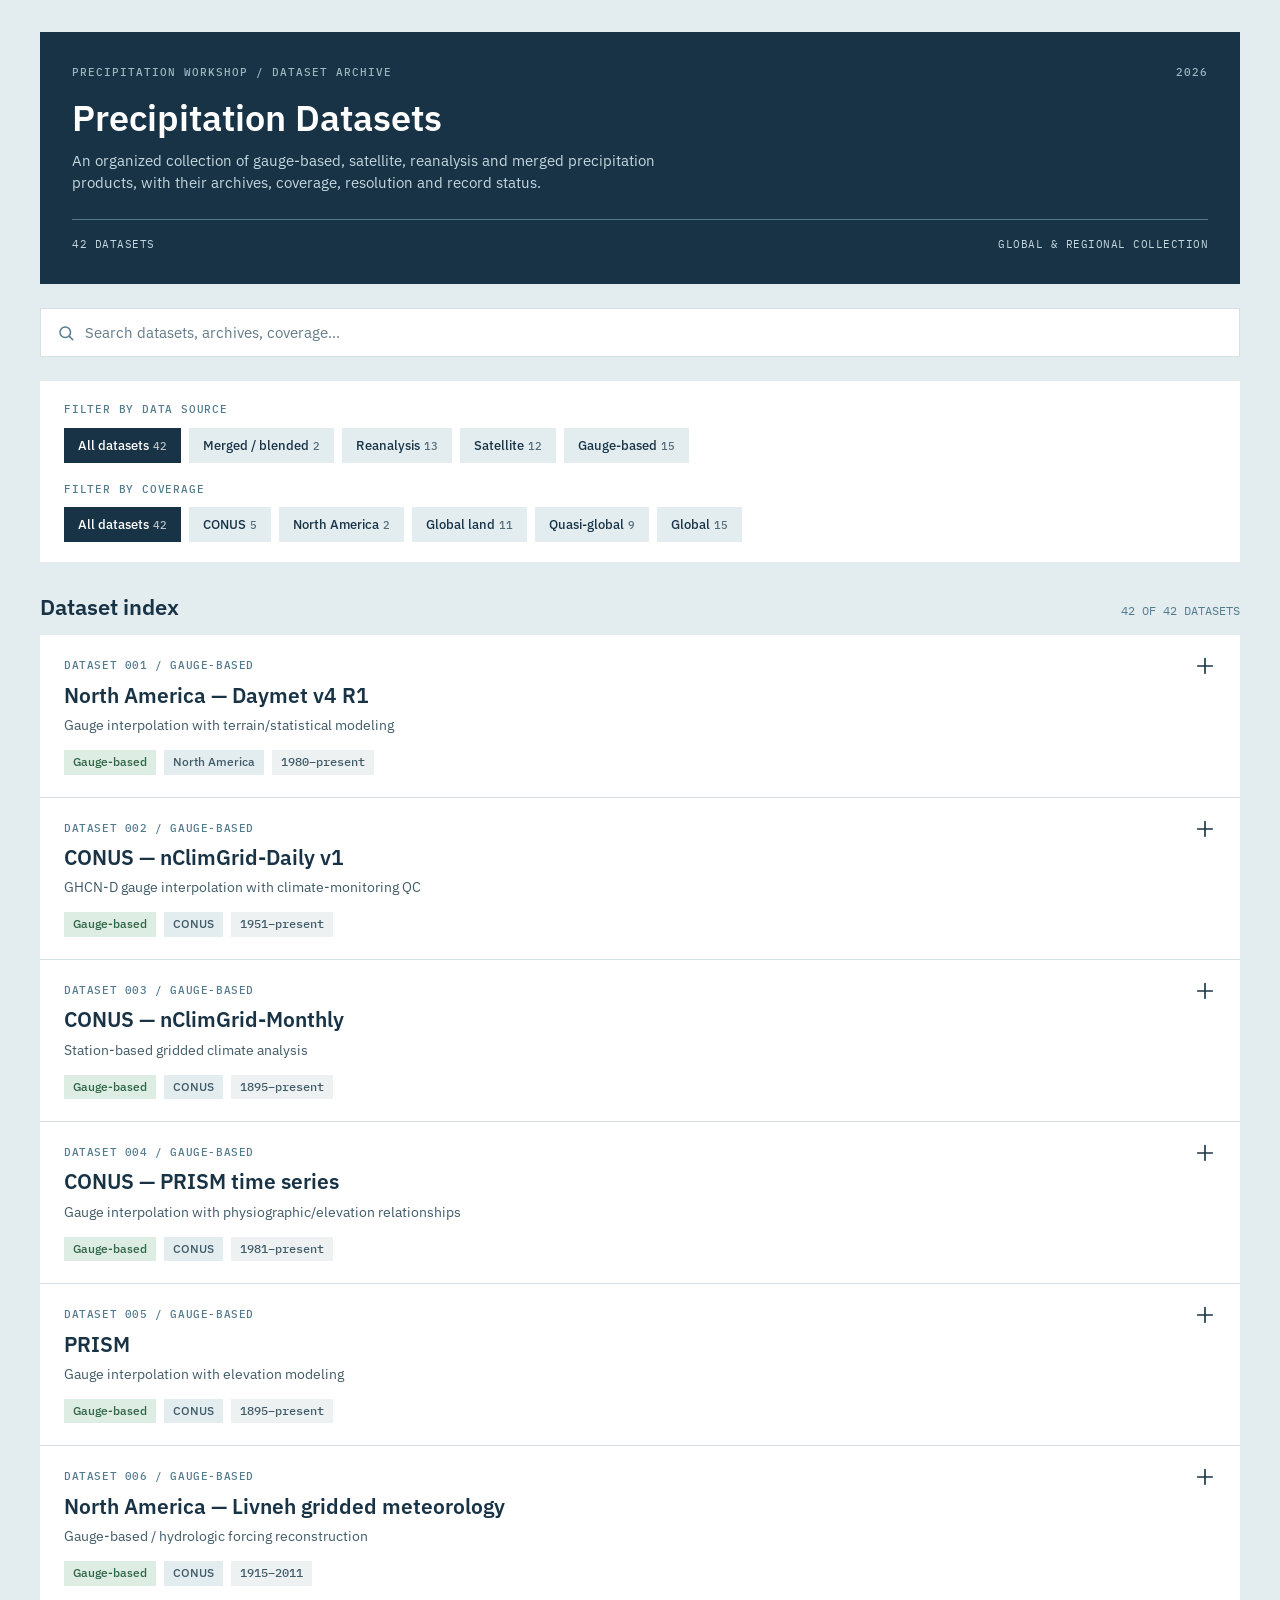
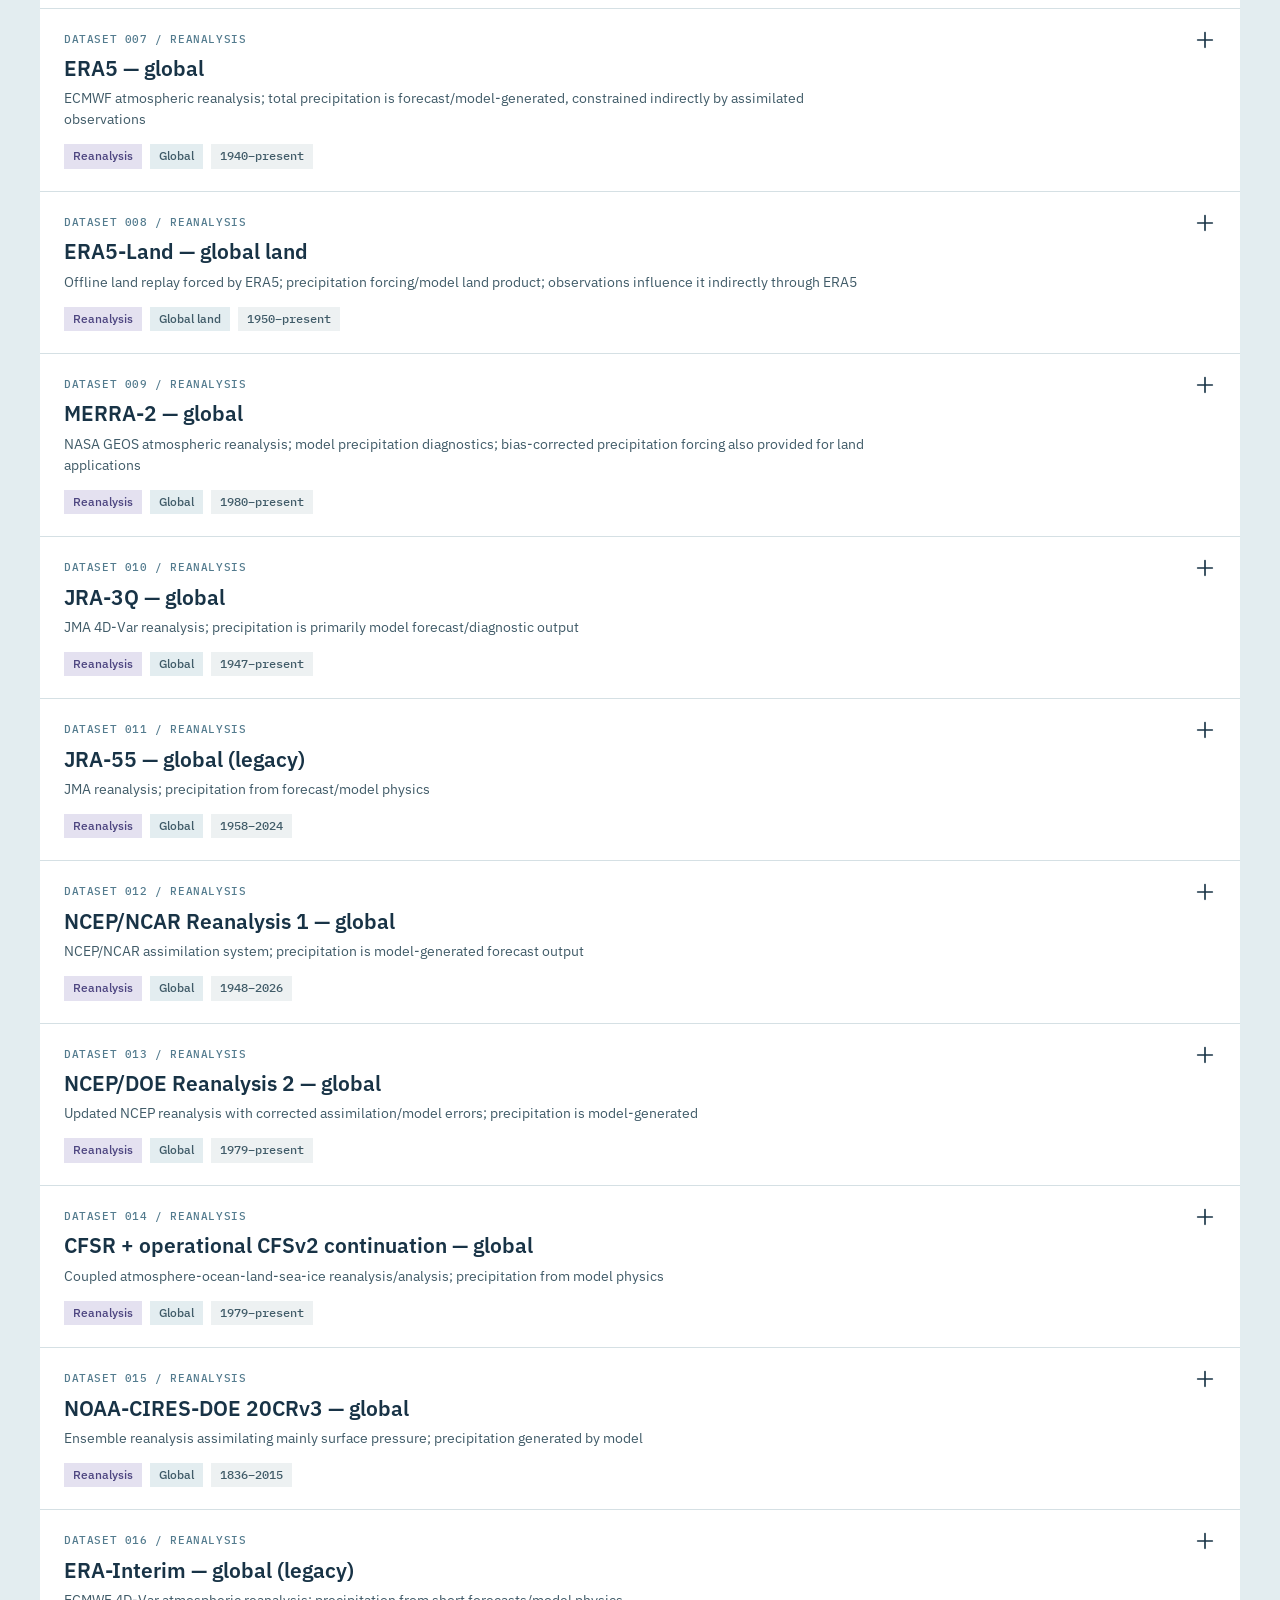
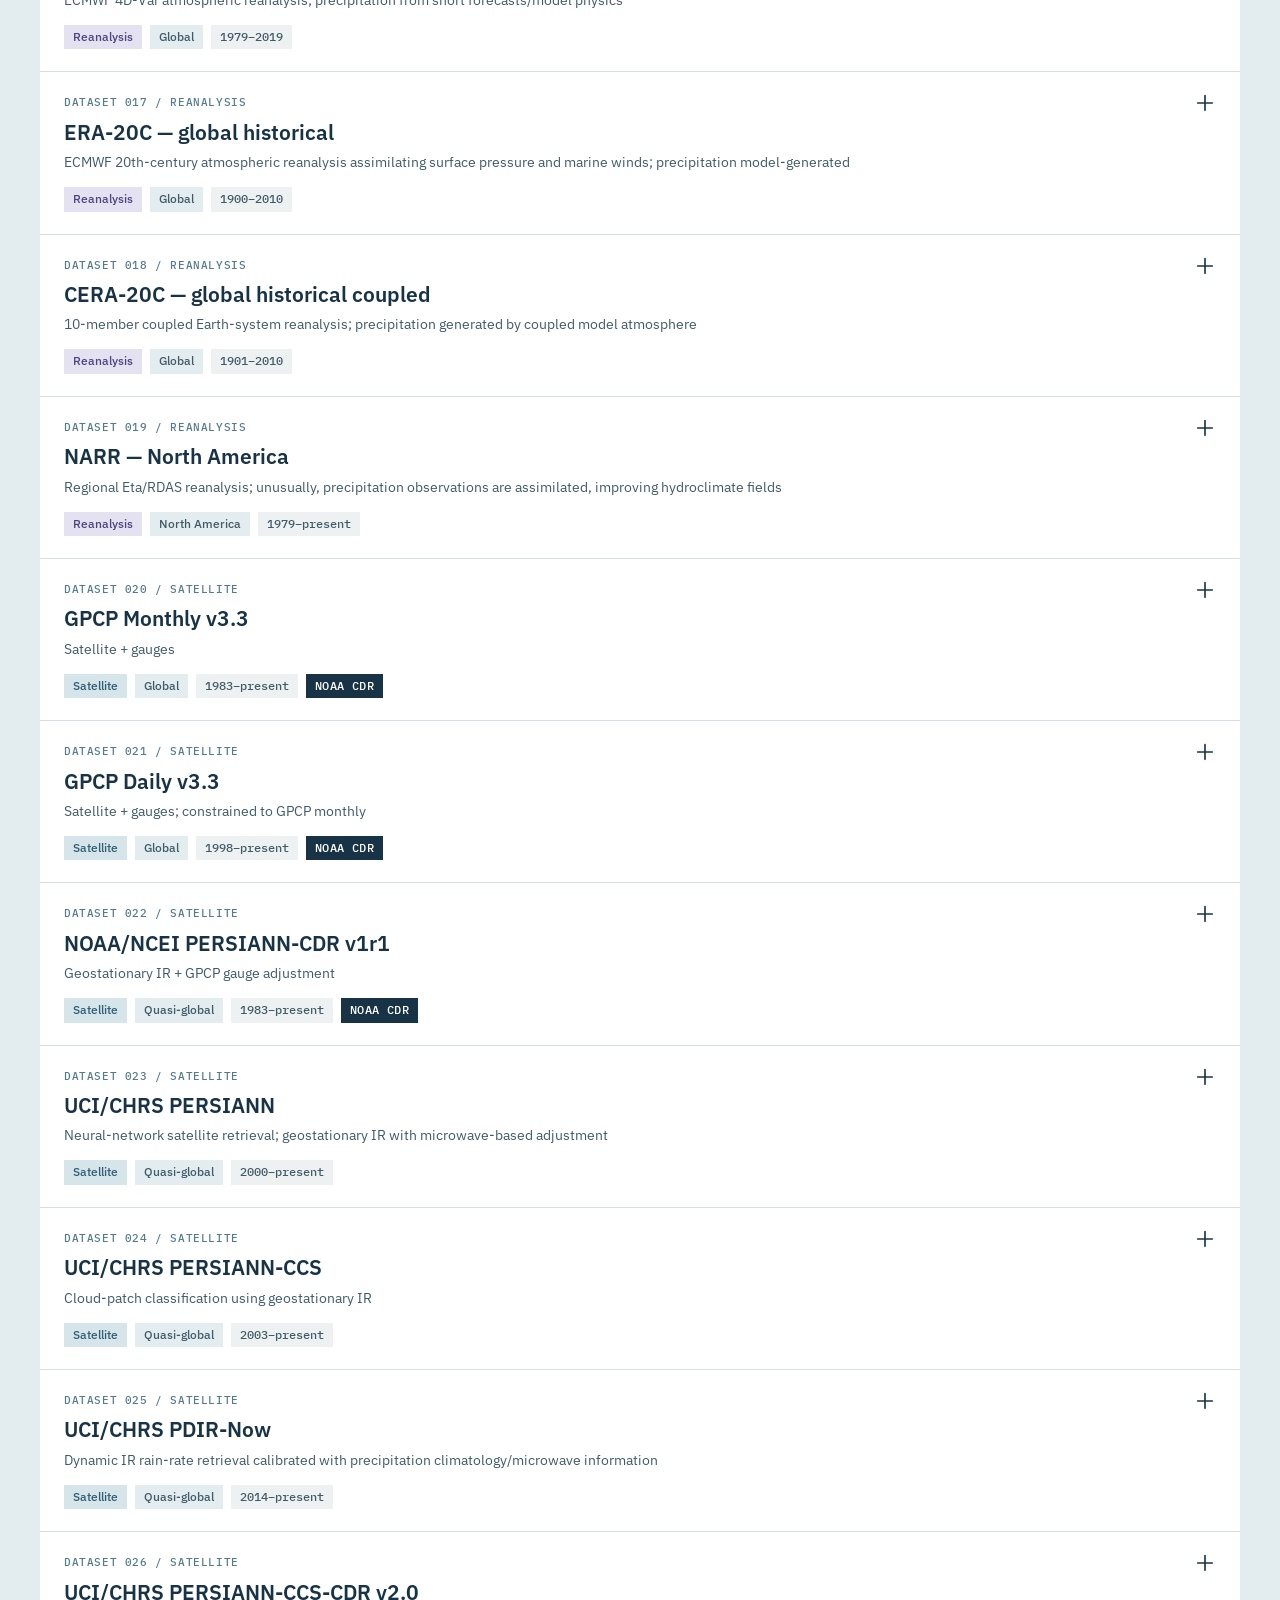
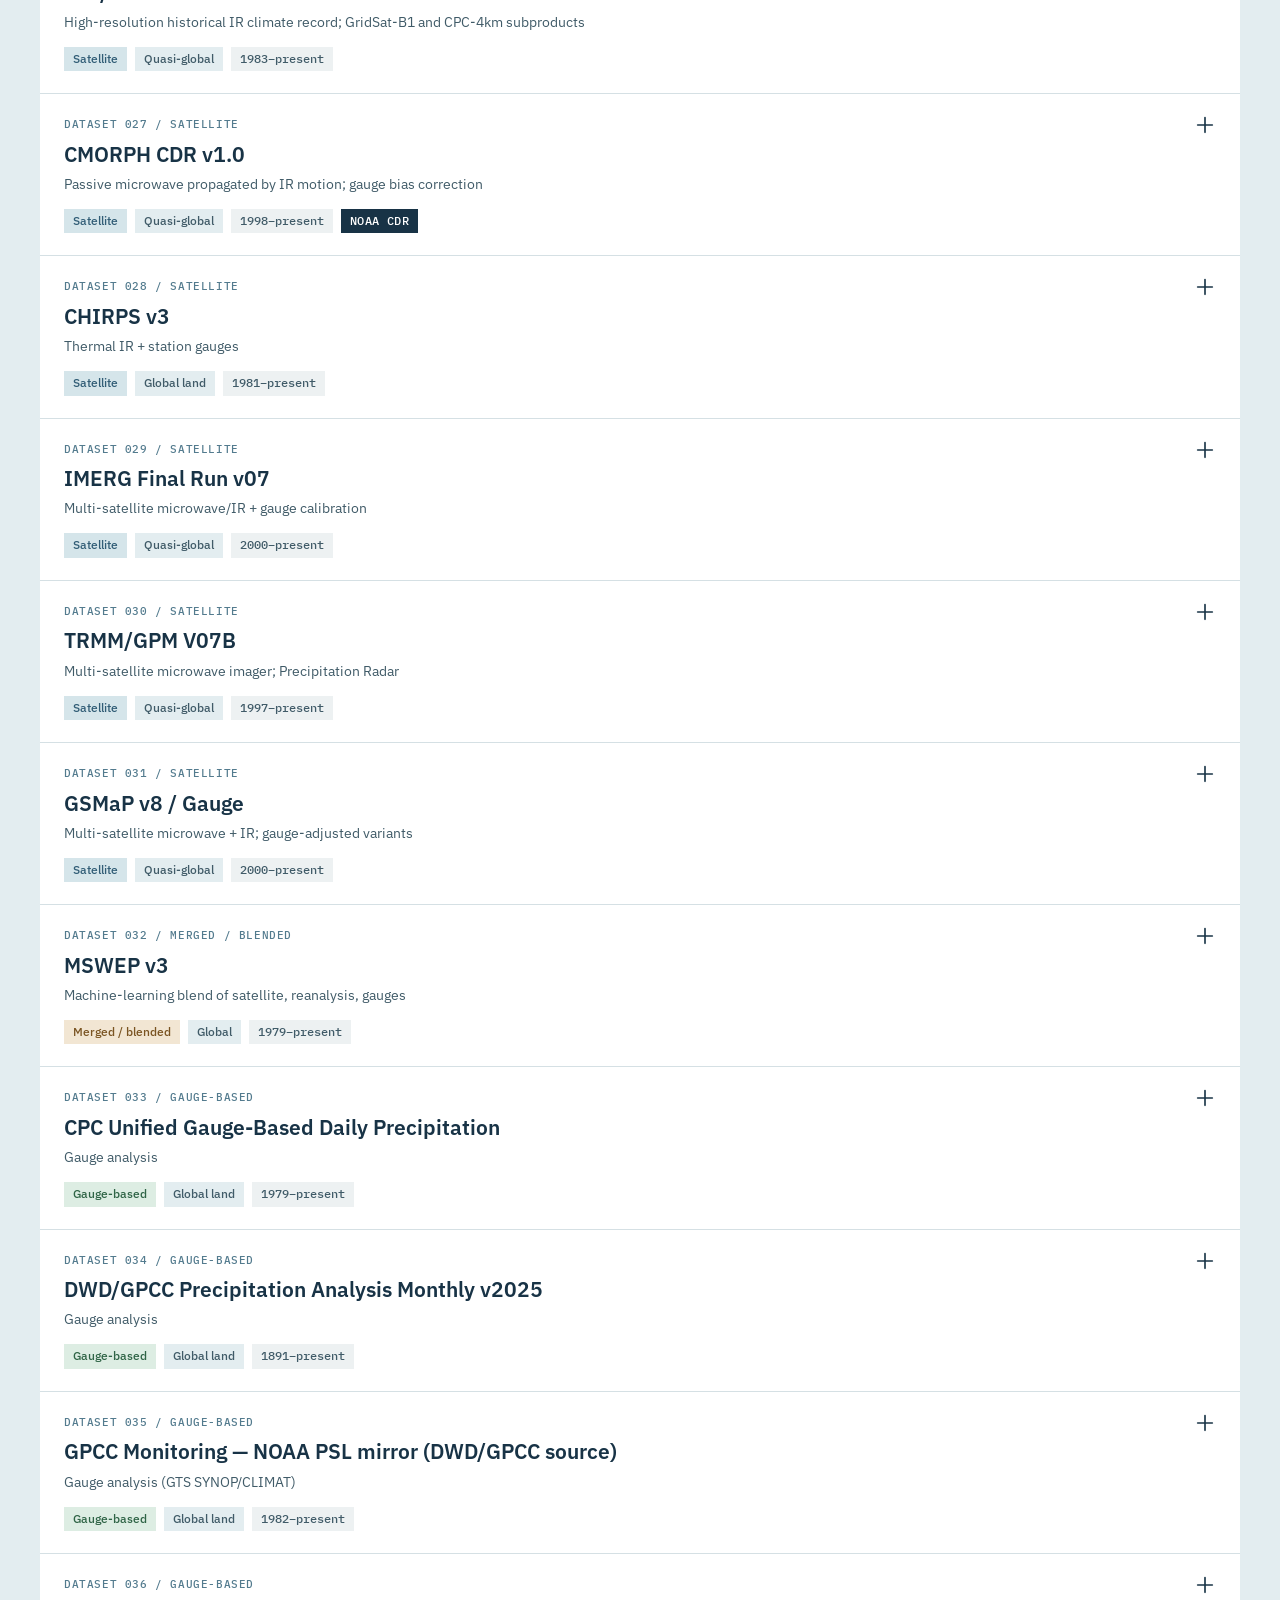
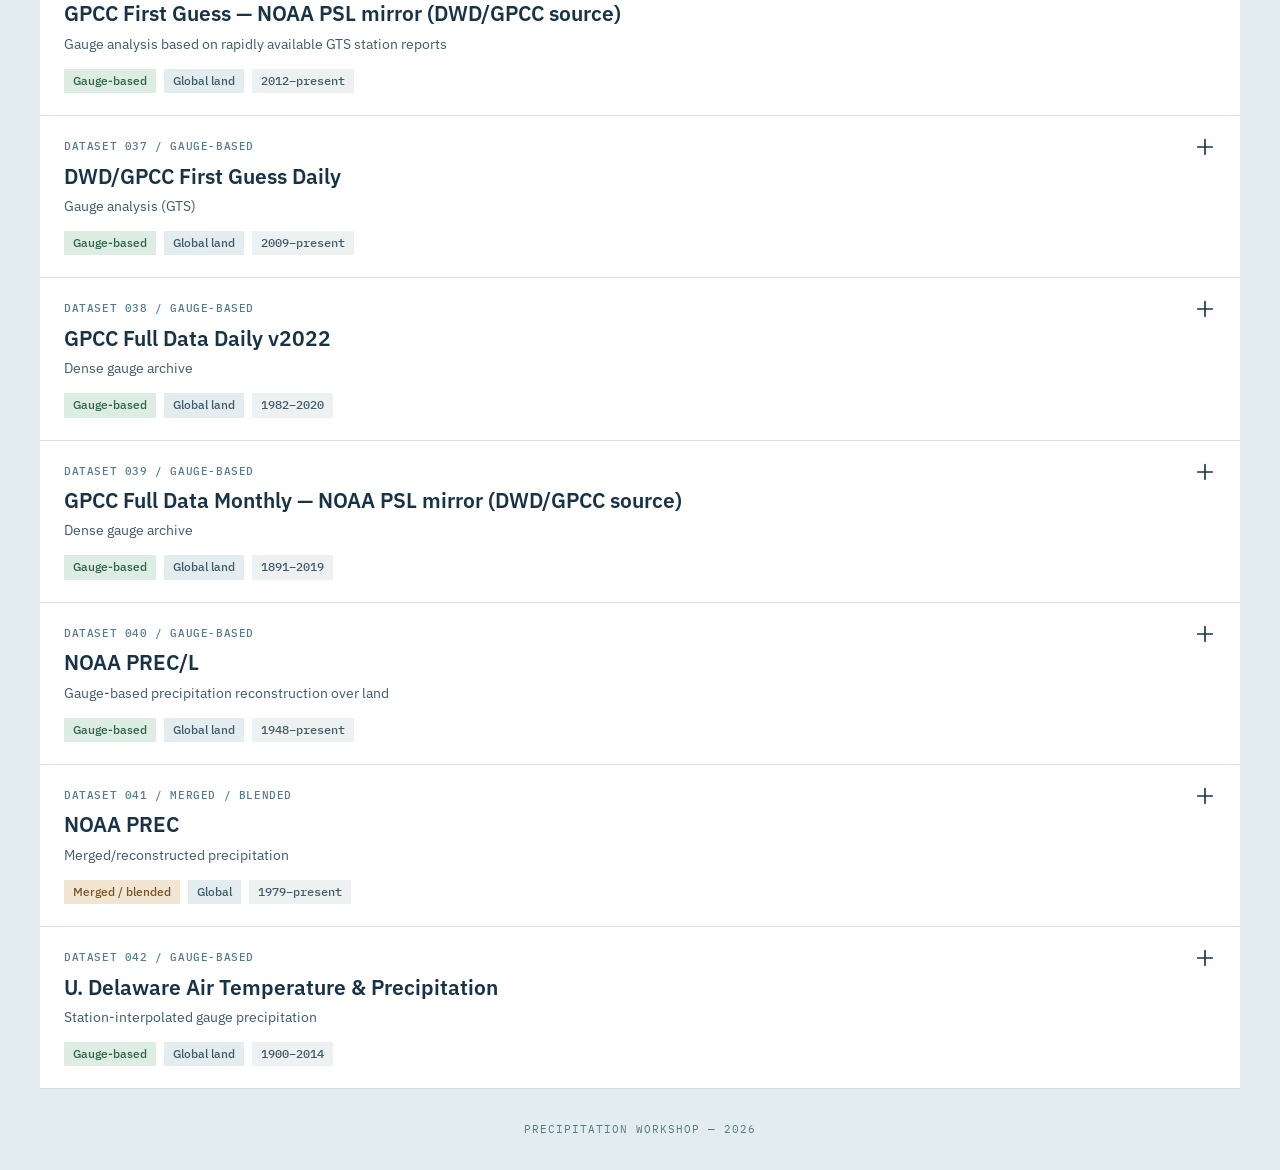
==== app/index.html @ 5649aef5 "Build initial precipitation dataset dashboard Plain HTML/CSS/JS dashboard in app/ that loads app/dat" ====
<!DOCTYPE html>
<html lang="en">
<head>
  <meta charset="UTF-8">
  <meta name="viewport" content="width=device-width, initial-scale=1.0">
  <title>Precipitation Workshop Datasets</title>
  <link rel="stylesheet" href="styles.css">
</head>

<body>

<main class="dashboard">

  <!-- HEADER -->
  <header class="dashboard-header">
    <div class="header-top">
      <span class="header-label">Precipitation workshop / Dataset archive</span>
      <span class="header-label">2026</span>
    </div>

    <h1 class="dashboard-title">Precipitation Datasets</h1>

    <p class="dashboard-description">
      An organized collection of gauge-based, satellite, reanalysis and merged
      precipitation products, with their archives, coverage, resolution and
      record status.
    </p>

    <div class="header-divider"></div>

    <div class="header-meta">
      <span id="totalCount">— DATASETS</span>
      <span>GLOBAL &amp; REGIONAL COLLECTION</span>
    </div>
  </header>

  <!-- SEARCH -->
  <div class="search-container">
    <svg class="search-icon" viewBox="0 0 24 24" aria-hidden="true">
      <circle cx="11" cy="11" r="7" />
      <line x1="16.5" y1="16.5" x2="21" y2="21" />
    </svg>
    <label for="searchInput" class="visually-hidden">Search datasets</label>
    <input
      type="search"
      id="searchInput"
      class="search-input"
      placeholder="Search datasets, archives, coverage..."
      autocomplete="off"
    >
  </div>

  <!-- FILTERS (buttons are built from the data in app.js) -->
  <section class="filter-section" aria-label="Filters">
    <div class="filter-group">
      <h2 class="filter-heading" id="categoryHeading">Filter by data source</h2>
      <div class="filter-buttons" id="categoryFilters"
           role="group" aria-labelledby="categoryHeading"></div>
    </div>

    <div class="filter-group">
      <h2 class="filter-heading" id="coverageHeading">Filter by coverage</h2>
      <div class="filter-buttons" id="coverageFilters"
           role="group" aria-labelledby="coverageHeading"></div>
    </div>
  </section>

  <!-- DATASET INDEX -->
  <section aria-labelledby="indexHeading">
    <div class="dataset-index-heading">
      <h2 id="indexHeading">Dataset index</h2>
      <span class="dataset-count" id="datasetCount" aria-live="polite"></span>
    </div>

    <div class="dataset-list" id="datasetList">
      <p class="status-message">Loading datasets…</p>
    </div>
  </section>

  <footer class="dashboard-footer">
    PRECIPITATION WORKSHOP — 2026
  </footer>

</main>

<script src="app.js"></script>

</body>
</html>
---- app/styles.css ----
@import url('https://fonts.googleapis.com/css2?family=IBM+Plex+Mono:wght@400;500;600&family=IBM+Plex+Sans:wght@400;500;600;700&display=swap');

/* Based on docs/html_css_design/styles.css */


/* 1. COLOR VARIABLES */

:root {
  --navy: #0B1620;
  --deep-ocean: #183346;
  --ocean-slate: #2A5367;
  --steel-blue: #537B8E;
  --mist-blue: #9AB7C1;
  --ice-blue: #E3EDF0;

  --page-bg: #E3EDF0;
  --card-bg: #FFFFFF;
  --panel-bg: #EDF3F5;

  --heading-text: #183346;
  --body-text: #405B68;
  --muted-text: #637C88;

  --divider: #D5E0E4;

  --tag-blue-bg: #D5E5EA;
  --tag-blue-text: #315D76;

  --tag-slate-bg: #E3EDF0;
  --tag-slate-text: #405B68;

  --tag-neutral-bg: #EDF1F2;
  --tag-neutral-text: #405B68;

  /* Category tag colors (one per data-source type) */
  --tag-gauge-bg: #DDEDE3;
  --tag-gauge-text: #2F6446;
  --tag-satellite-bg: #D5E5EA;
  --tag-satellite-text: #315D76;
  --tag-reanalysis-bg: #E4E1F0;
  --tag-reanalysis-text: #4D4580;
  --tag-merged-bg: #F2E6D3;
  --tag-merged-text: #7A5422;
  --tag-cdr-bg: #183346;
  --tag-cdr-text: #FFFFFF;

  --focus-ring: #2A5367;
}


/* 2. DASHBOARD */

body {
  margin: 0;
  background: var(--page-bg);
  color: var(--body-text);
  font-family: 'IBM Plex Sans', sans-serif;
  font-size: 14px;
  line-height: 1.5;
}

.dashboard {
  max-width: 1200px;
  margin: 0 auto;
  padding: 32px;
}

.visually-hidden {
  position: absolute;
  width: 1px;
  height: 1px;
  overflow: hidden;
  clip: rect(0 0 0 0);
  white-space: nowrap;
}

:focus-visible {
  outline: 2px solid var(--focus-ring);
  outline-offset: 2px;
}


/* 3. HEADER */

.dashboard-header {
  background: var(--deep-ocean);
  color: #FFFFFF;
  padding: 32px;
  margin-bottom: 24px;
}

.header-top {
  display: flex;
  justify-content: space-between;
  gap: 16px;
  margin-bottom: 16px;
}

.header-label {
  font-family: 'IBM Plex Mono', monospace;
  font-size: 11px;
  font-weight: 500;
  letter-spacing: 1px;
  text-transform: uppercase;
  color: var(--mist-blue);
}

.dashboard-title {
  font-size: 36px;
  font-weight: 600;
  line-height: 1.15;
  color: #FFFFFF;
  margin: 0 0 12px;
}

.dashboard-description {
  font-size: 15px;
  color: #C4D7DF;
  max-width: 650px;
  margin: 0;
}

.header-divider {
  height: 1px;
  background: var(--steel-blue);
  margin: 24px 0 16px;
}

.header-meta {
  display: flex;
  justify-content: space-between;
  gap: 16px;
  color: #C4D7DF;
  font-family: 'IBM Plex Mono', monospace;
  font-size: 11px;
  letter-spacing: 0.5px;
}


/* 4. SEARCH BAR */

.search-container {
  display: flex;
  align-items: center;
  gap: 10px;
  padding-left: 16px;
  background: #FFFFFF;
  border: 1px solid var(--divider);
  margin-bottom: 24px;
}

.search-container:focus-within {
  border-color: var(--ocean-slate);
}

.search-icon {
  flex: none;
  width: 18px;
  height: 18px;
  fill: none;
  stroke: var(--steel-blue);
  stroke-width: 2;
  stroke-linecap: round;
}

.search-input {
  flex: 1;
  min-width: 0;
  padding: 14px 16px 14px 0;
  border: none;
  outline: none;
  background: transparent;
  color: var(--heading-text);
  font-family: 'IBM Plex Sans', sans-serif;
  font-size: 15px;
}

.search-input::placeholder {
  color: var(--muted-text);
}


/* 5. FILTER SECTION */

.filter-section {
  background: #FFFFFF;
  padding: 20px 24px;
  margin-bottom: 28px;
  display: grid;
  gap: 18px;
}

.filter-heading {
  font-family: 'IBM Plex Mono', monospace;
  font-size: 11px;
  font-weight: 500;
  letter-spacing: 0.8px;
  text-transform: uppercase;
  color: var(--steel-blue);
  margin: 0 0 10px;
}

.filter-buttons {
  display: flex;
  flex-wrap: wrap;
  gap: 8px;
}

.filter-button {
  background: var(--ice-blue);
  border: 1px solid var(--ice-blue);
  border-radius: 0;
  padding: 8px 13px;
  color: var(--deep-ocean);
  font-family: 'IBM Plex Sans', sans-serif;
  font-size: 13px;
  font-weight: 500;
  cursor: pointer;
  transition: background 0.2s ease,
              color 0.2s ease,
              border-color 0.2s ease;
}

.filter-button:hover {
  border-color: var(--ocean-slate);
}

.filter-button[aria-pressed="true"] {
  background: var(--deep-ocean);
  border-color: var(--deep-ocean);
  color: #FFFFFF;
}

.filter-count {
  font-family: 'IBM Plex Mono', monospace;
  font-size: 11px;
  opacity: 0.7;
  margin-left: 4px;
}


/* 6. DATASET INDEX */

.dataset-index-heading {
  display: flex;
  justify-content: space-between;
  align-items: baseline;
  margin-bottom: 12px;
}

.dataset-index-heading h2 {
  font-size: 22px;
  font-weight: 600;
  color: var(--deep-ocean);
  margin: 0;
}

.dataset-count {
  font-family: 'IBM Plex Mono', monospace;
  font-size: 12px;
  color: var(--steel-blue);
}

.status-message {
  background: var(--card-bg);
  padding: 22px 24px;
  margin: 0;
}

.status-message code {
  font-family: 'IBM Plex Mono', monospace;
  font-size: 12px;
  background: var(--panel-bg);
  padding: 2px 5px;
}


/* 7. DATASET CARD */

.dataset-card {
  background: var(--card-bg);
  border-bottom: 1px solid var(--divider);
}

.dataset-card:last-child {
  border-bottom: none;
}

/* The header is not itself a button; the title button's ::after
   stretches over the whole header so any click on it toggles. */
.dataset-header {
  position: relative;
  padding: 22px 24px;
}

.dataset-header:hover {
  background: #F7F9FA;
}

.dataset-number {
  font-family: 'IBM Plex Mono', monospace;
  font-size: 11px;
  font-weight: 500;
  letter-spacing: 0.6px;
  text-transform: uppercase;
  color: var(--steel-blue);
  margin-bottom: 8px;
}

.dataset-title {
  font-size: 21px;
  font-weight: 600;
  line-height: 1.3;
  color: var(--deep-ocean);
  margin: 0 40px 6px 0;
}

.dataset-toggle {
  all: unset;
  cursor: pointer;
}

.dataset-toggle::after {
  content: "";
  position: absolute;
  inset: 0;
}

.dataset-toggle:focus-visible {
  outline: none;
}

.dataset-toggle:focus-visible::after {
  outline: 2px solid var(--focus-ring);
  outline-offset: -2px;
}

.dataset-description {
  max-width: 820px;
  font-size: 14px;
  line-height: 1.5;
  color: var(--body-text);
  margin: 0 40px 14px 0;
}


/* 8. DATASET TAGS */

.dataset-tags {
  display: flex;
  flex-wrap: wrap;
  gap: 8px;
}

.tag {
  display: inline-block;
  padding: 5px 9px;
  font-family: 'IBM Plex Sans', sans-serif;
  font-size: 12px;
  font-weight: 500;
  line-height: 1.2;
}

.tag-slate {
  background: var(--tag-slate-bg);
  color: var(--tag-slate-text);
}

.tag-neutral {
  background: var(--tag-neutral-bg);
  color: var(--tag-neutral-text);
  font-family: 'IBM Plex Mono', monospace;
}

.tag-gauge      { background: var(--tag-gauge-bg);      color: var(--tag-gauge-text); }
.tag-satellite  { background: var(--tag-satellite-bg);  color: var(--tag-satellite-text); }
.tag-reanalysis { background: var(--tag-reanalysis-bg); color: var(--tag-reanalysis-text); }
.tag-merged     { background: var(--tag-merged-bg);     color: var(--tag-merged-text); }

.tag-cdr {
  background: var(--tag-cdr-bg);
  color: var(--tag-cdr-text);
  font-family: 'IBM Plex Mono', monospace;
  letter-spacing: 0.4px;
}


/* 9. EXPAND / COLLAPSE ICON */

.expand-icon {
  position: absolute;
  right: 24px;
  top: 20px;
  width: 22px;
  height: 22px;
  fill: none;
  stroke: var(--deep-ocean);
  stroke-width: 1.8;
  stroke-linecap: round;
  pointer-events: none;
}

.expand-icon .icon-close { display: none; }

.dataset-card.expanded .expand-icon .icon-open  { display: none; }
.dataset-card.expanded .expand-icon .icon-close { display: inline; }


/* 10. EXPANDED PANEL
   Animates open by transitioning the grid row from 0fr to 1fr. */

.dataset-details {
  display: grid;
  grid-template-rows: 0fr;
  transition: grid-template-rows 0.25s ease;
  background: var(--panel-bg);
}

.dataset-card.expanded .dataset-details {
  grid-template-rows: 1fr;
}

.details-inner {
  overflow: hidden;
  visibility: hidden;
  transition: visibility 0.25s;
}

.dataset-card.expanded .details-inner {
  visibility: visible;
}

.details-content {
  padding: 26px 24px;
  border-top: 1px solid var(--divider);
}

.details-heading {
  font-size: 15px;
  font-weight: 600;
  color: var(--deep-ocean);
  margin: 0 0 8px;
}

.details-heading.caps {
  font-size: 13px;
  letter-spacing: 0.6px;
  text-transform: uppercase;
  margin-bottom: 14px;
}

.details-description {
  max-width: 820px;
  font-size: 14px;
  line-height: 1.6;
  color: var(--body-text);
  margin: 0;
}


/* 11. METADATA GRID */

.metadata-grid {
  display: grid;
  grid-template-columns: repeat(3, minmax(0, 1fr));
  gap: 18px 28px;
  margin: 0;
}

.metadata-item dt {
  font-family: 'IBM Plex Mono', monospace;
  font-size: 10px;
  font-weight: 500;
  letter-spacing: 0.5px;
  text-transform: uppercase;
  color: var(--muted-text);
  margin-bottom: 5px;
}

.metadata-item dd {
  margin: 0;
  font-size: 13px;
  font-weight: 500;
  color: var(--deep-ocean);
}


/* 12. DIVIDERS */

.section-divider {
  height: 1px;
  background: var(--divider);
  border: none;
  margin: 20px 0;
}


/* 13. FOOTER */

.dashboard-footer {
  margin-top: 32px;
  text-align: center;
  font-family: 'IBM Plex Mono', monospace;
  font-size: 11px;
  letter-spacing: 1px;
  color: var(--steel-blue);
}


/* 14. RESPONSIVE DESIGN */

@media (max-width: 900px) {
  .metadata-grid {
    grid-template-columns: repeat(2, minmax(0, 1fr));
  }
}

@media (max-width: 700px) {
  .dashboard {
    padding: 16px;
  }

  .dashboard-header {
    padding: 24px 20px;
  }

  .dashboard-title {
    font-size: 28px;
  }

  .header-top,
  .header-meta {
    flex-direction: column;
    gap: 4px;
  }

  .dataset-header {
    padding: 18px 16px;
  }

  .expand-icon {
    right: 16px;
    top: 16px;
  }

  .dataset-title {
    font-size: 18px;
  }

  .details-content {
    padding: 20px 16px;
  }

  .metadata-grid {
    grid-template-columns: 1fr;
    gap: 14px;
  }

  .filter-section {
    padding: 16px;
  }
}

@media (prefers-reduced-motion: reduce) {
  .dataset-details,
  .details-inner {
    transition: none;
  }
}
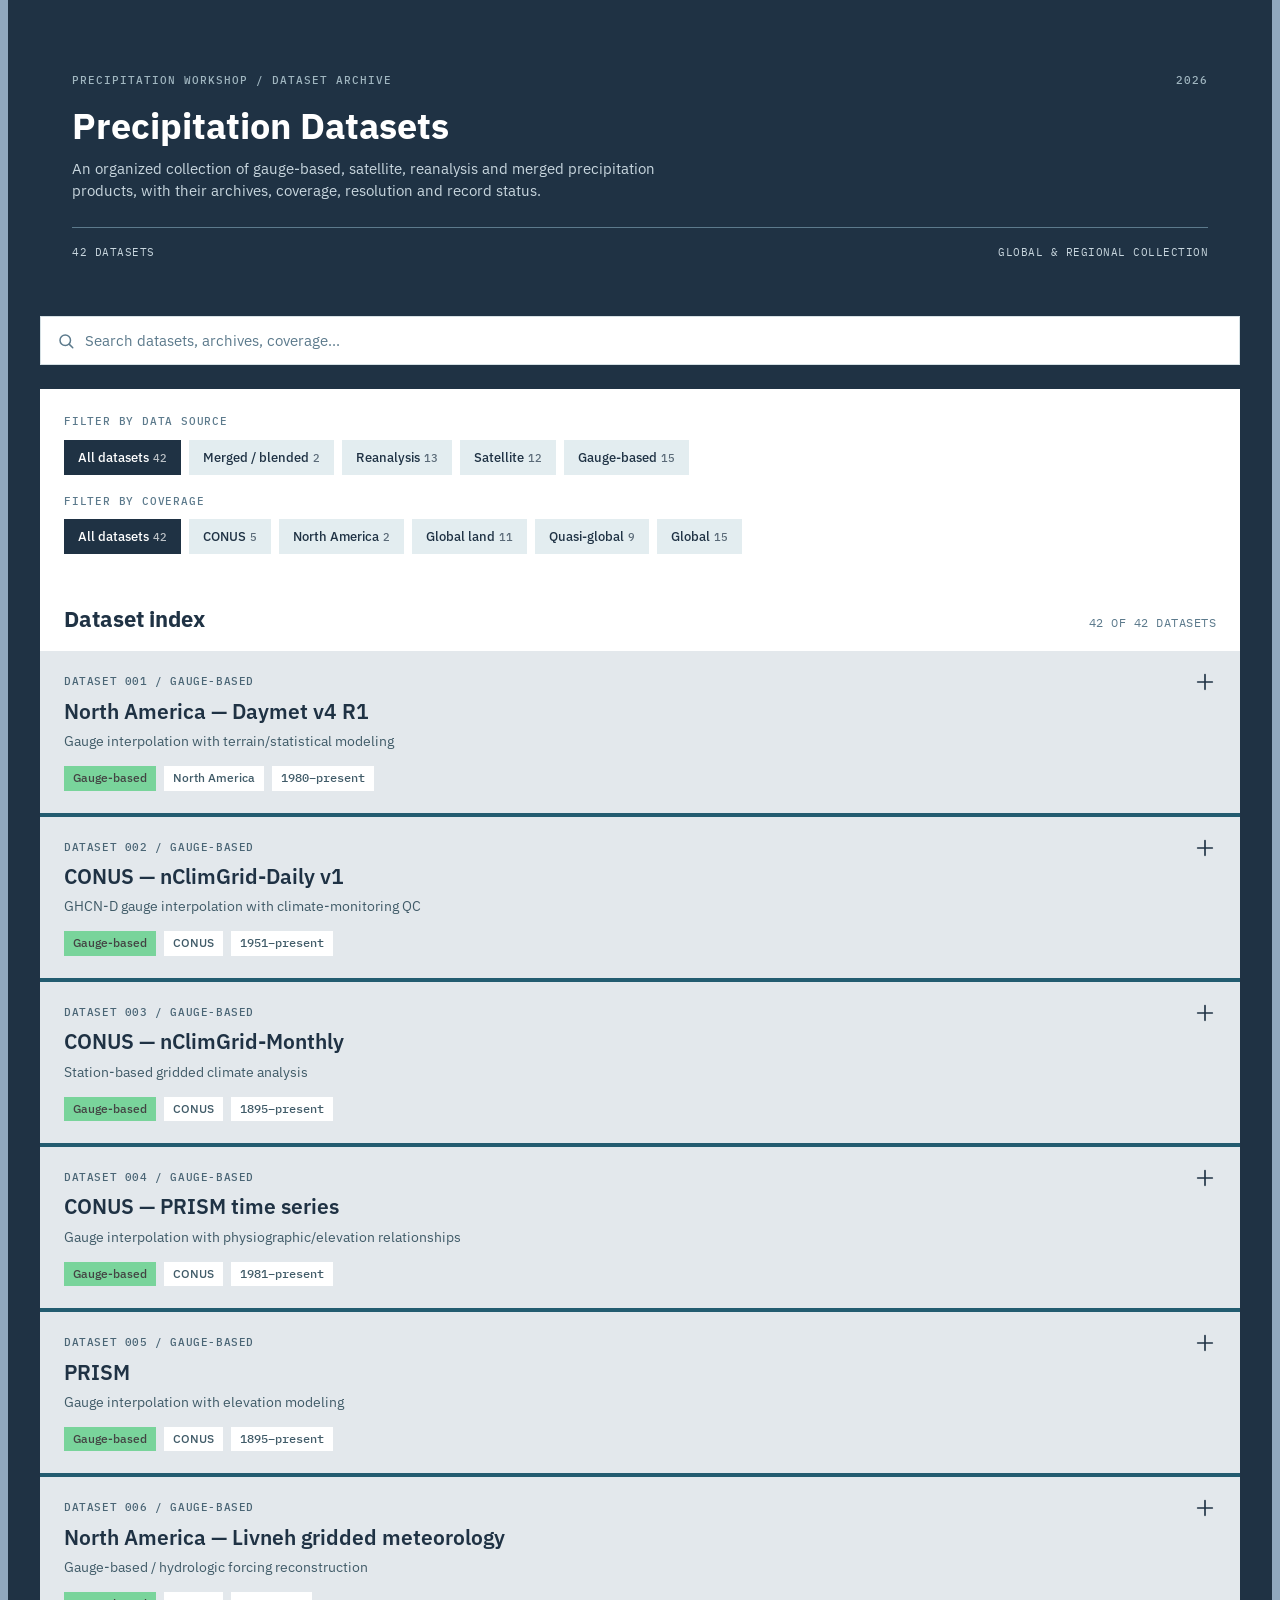
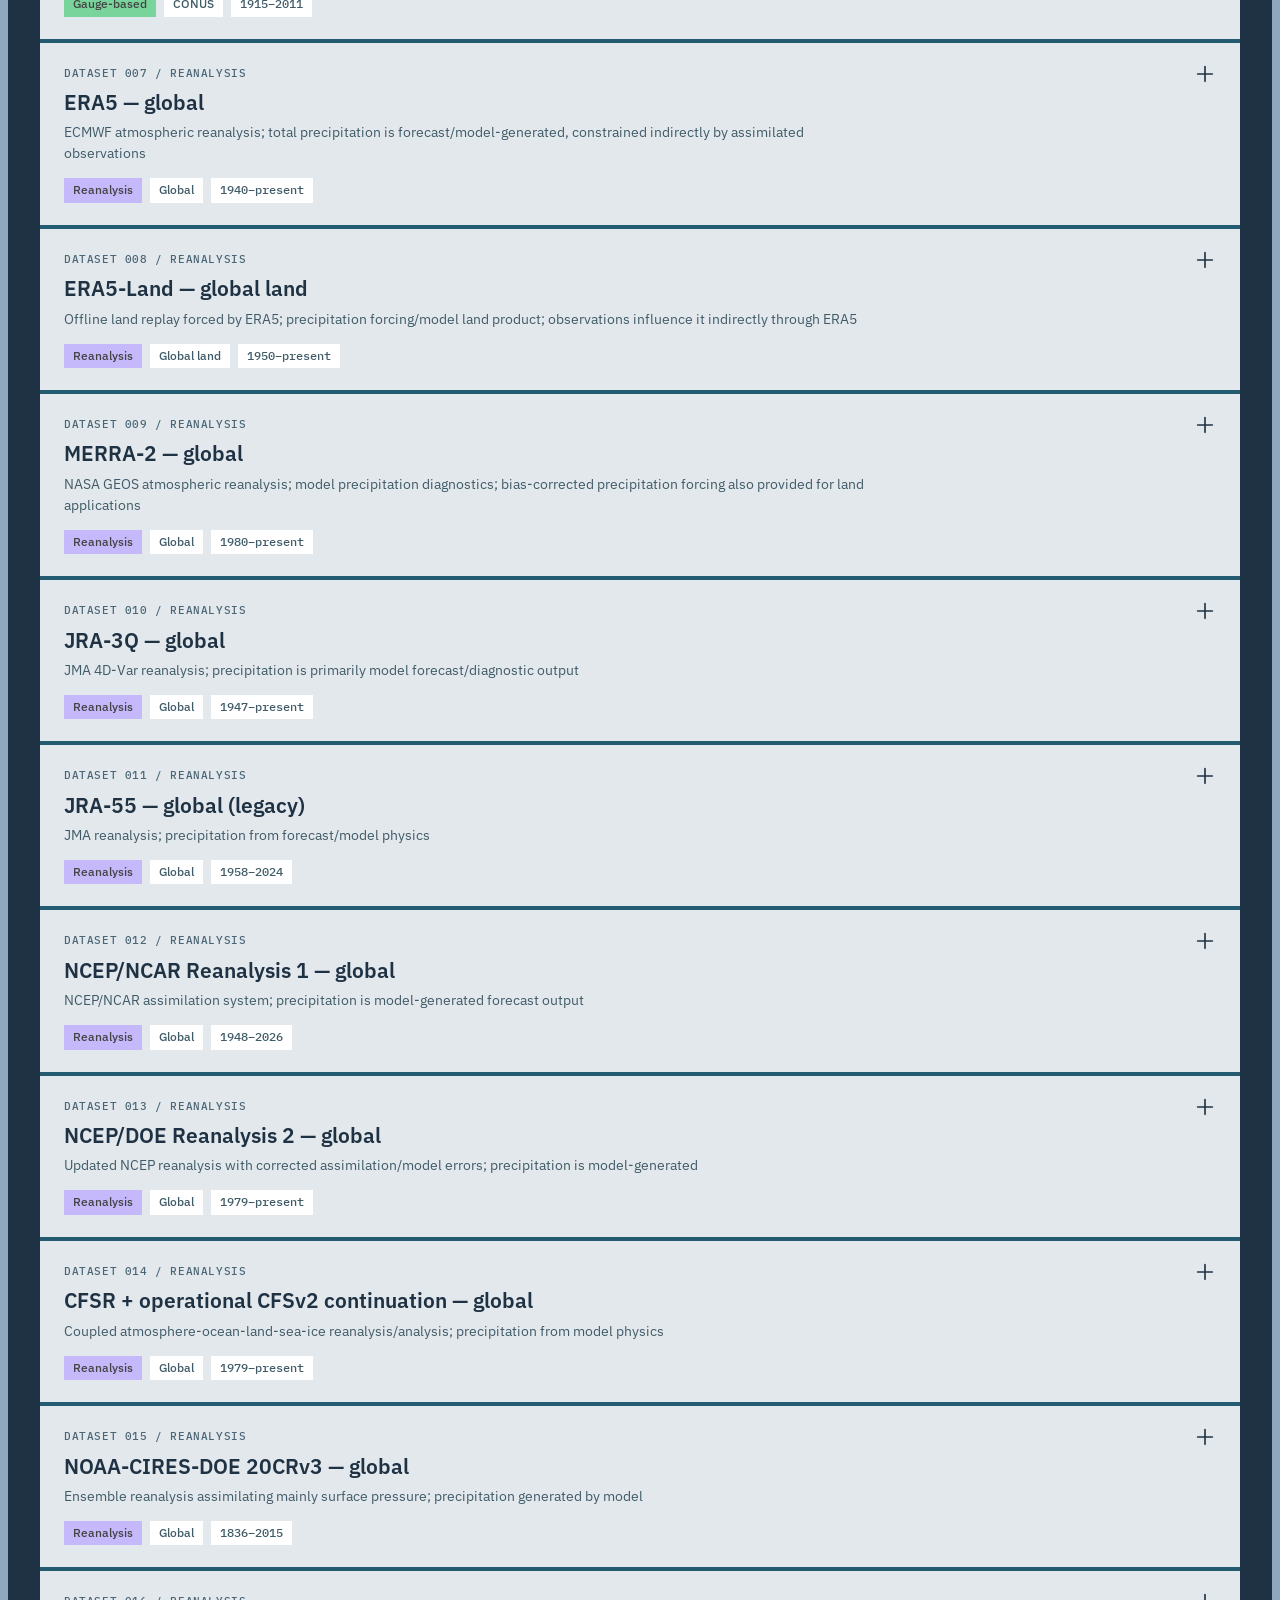
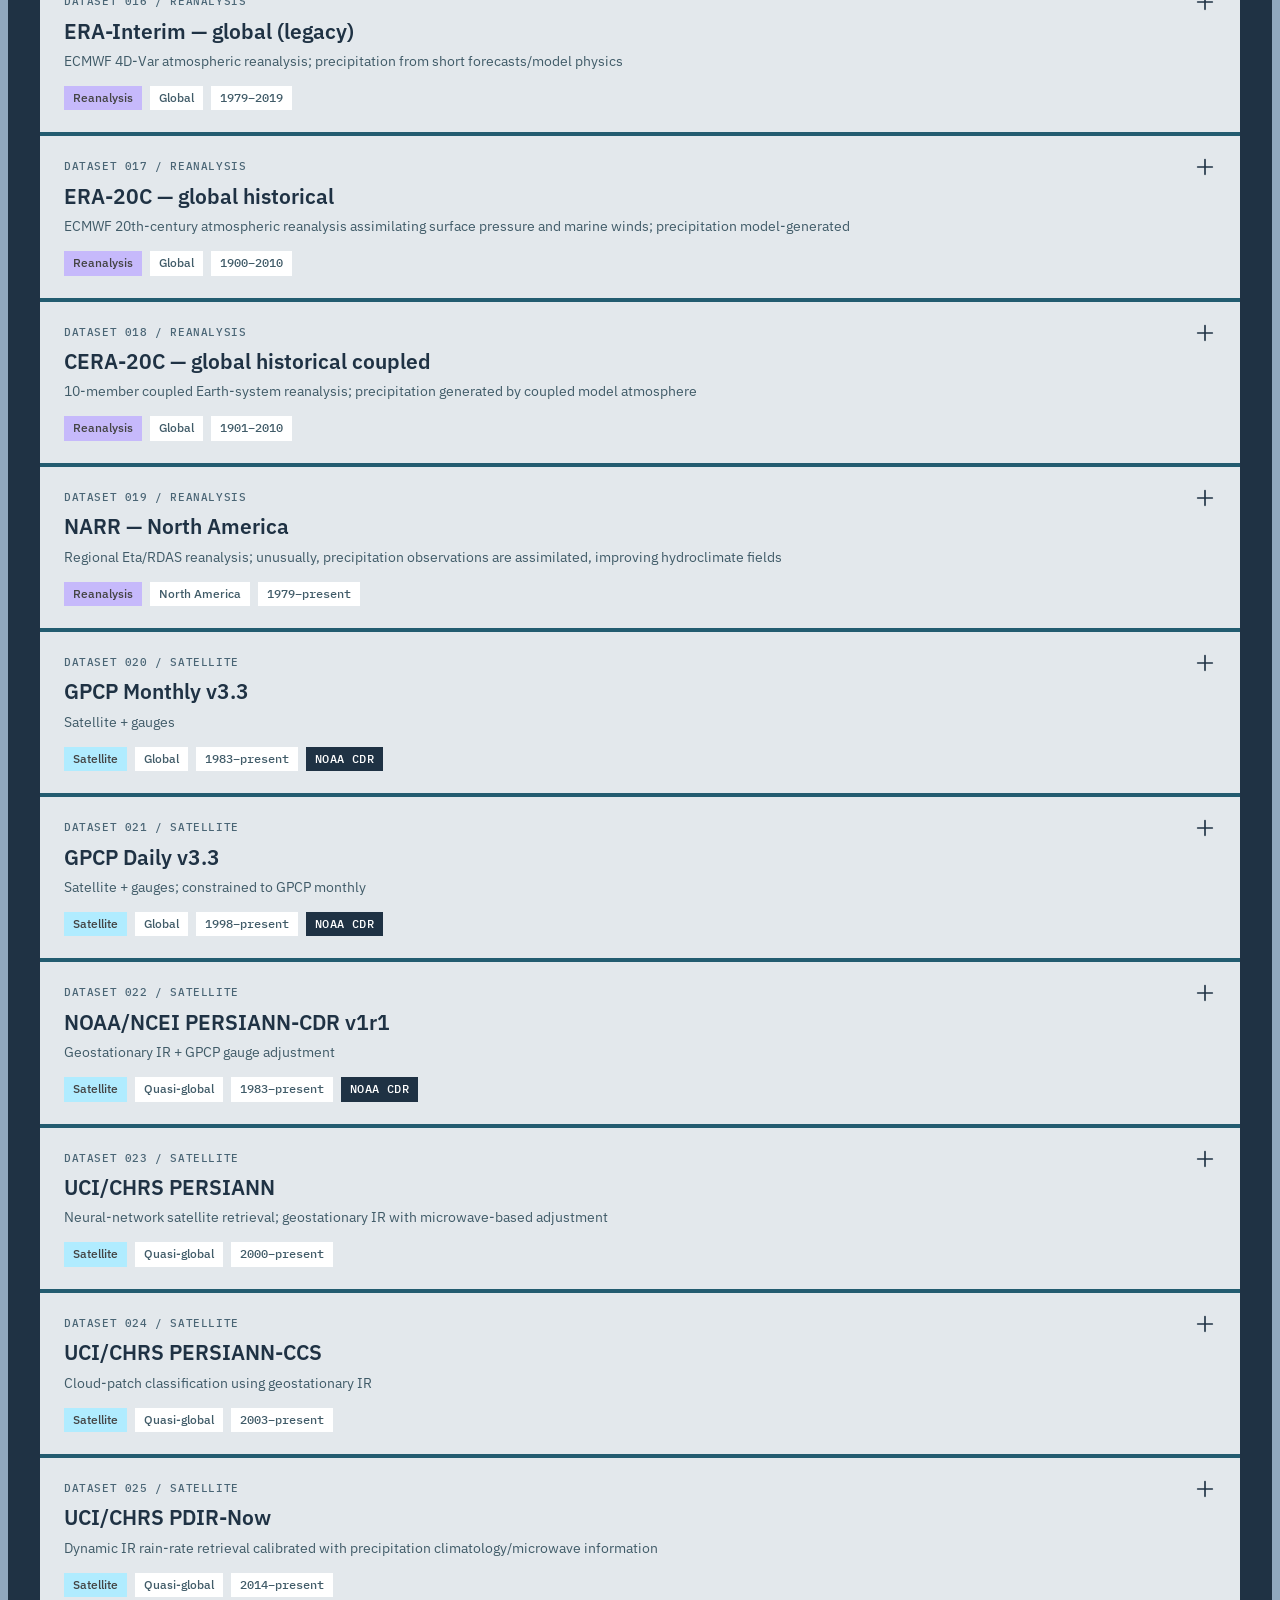
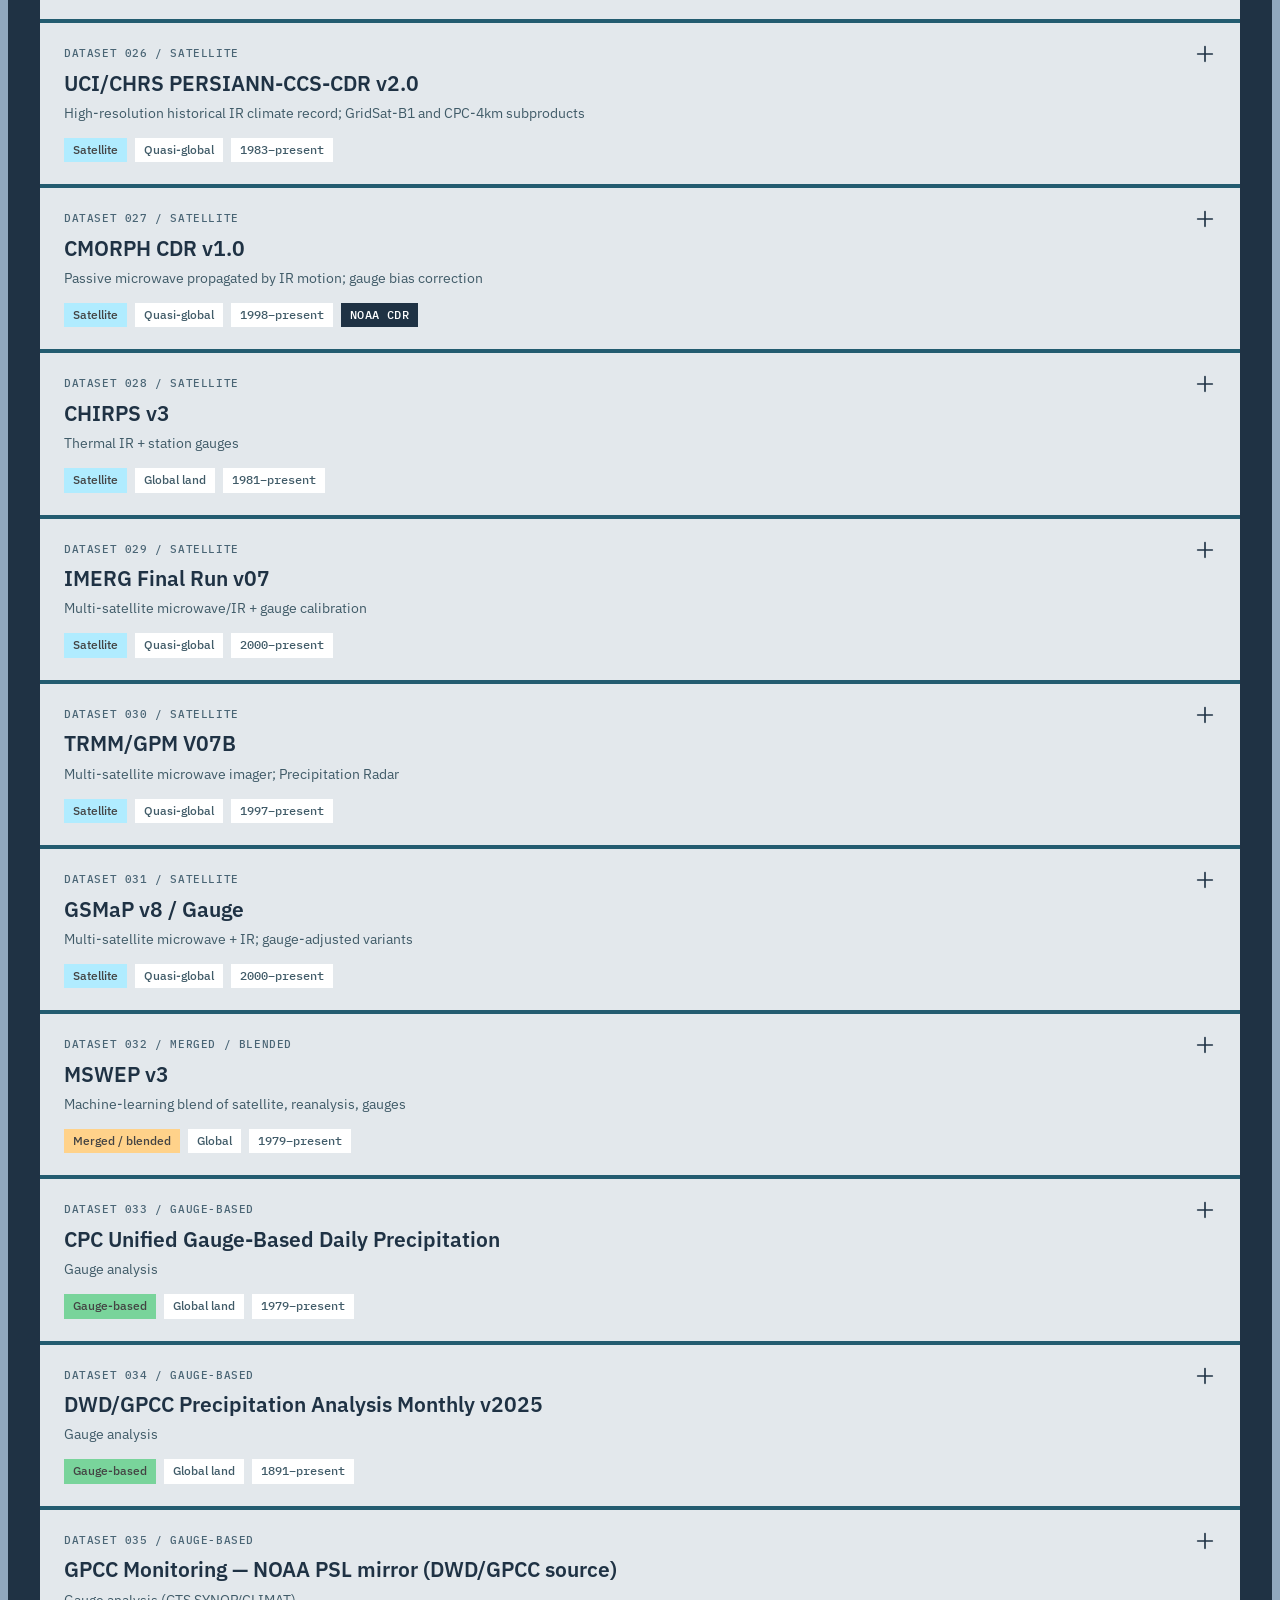
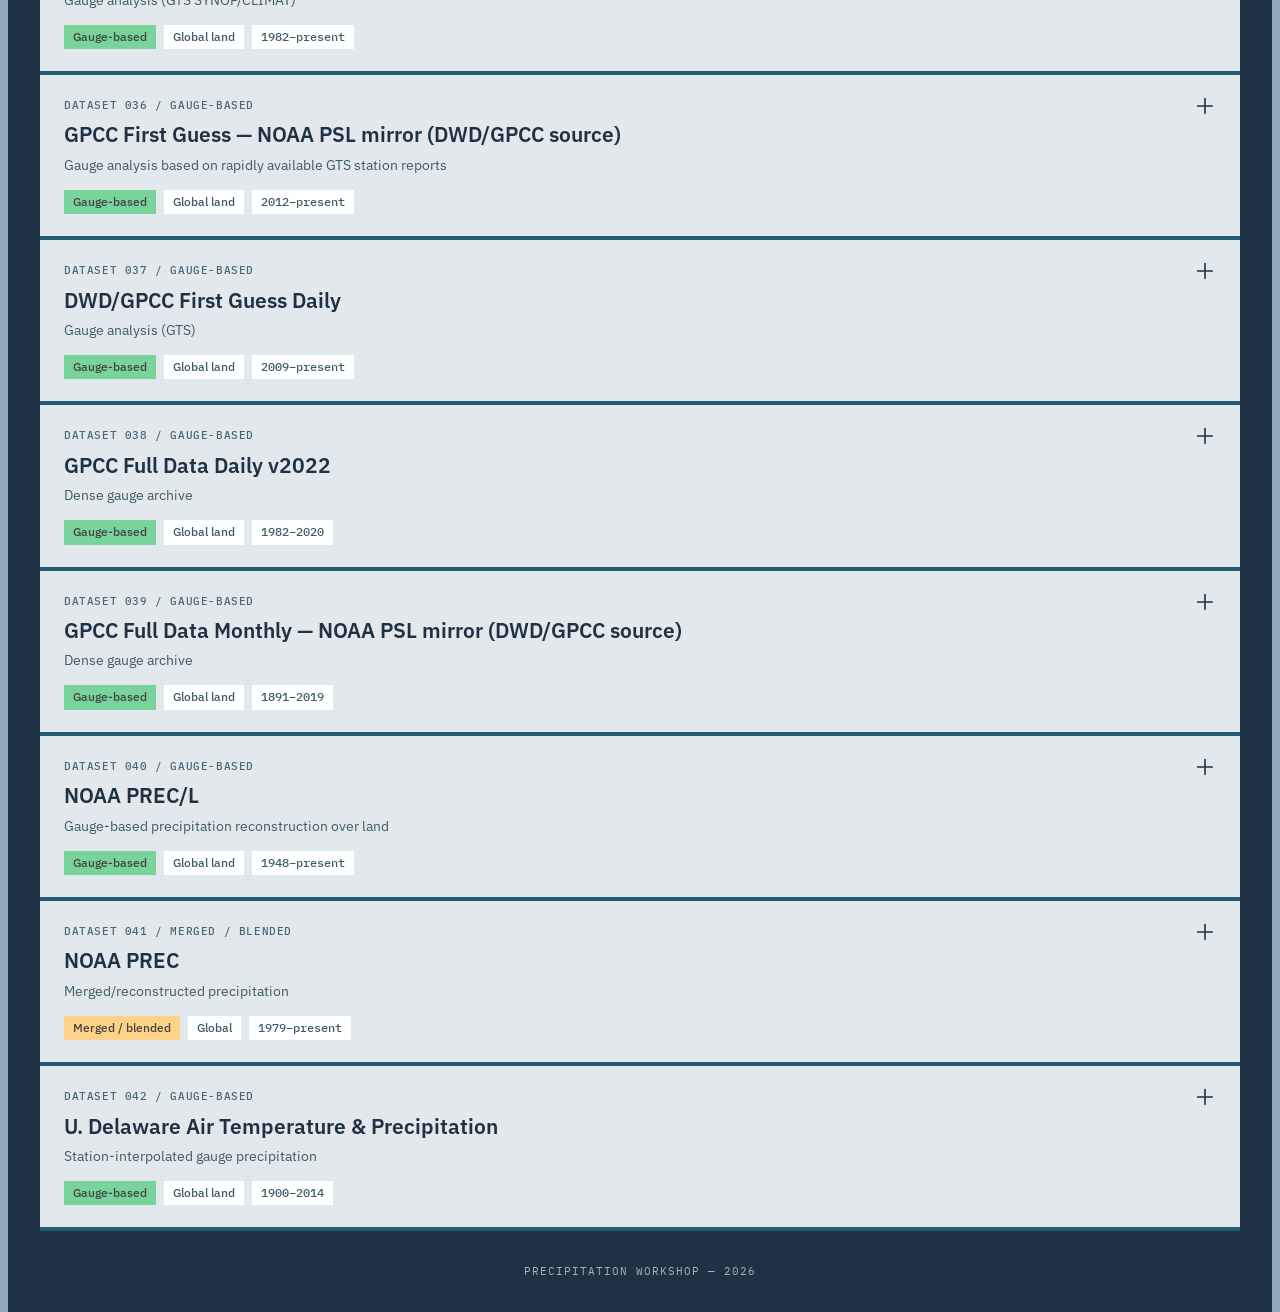
==== commit 8bd82193: "Restyle dashboard and make filters multi-select - Match new_dashboard_layout_2026-11-17-6.46am.png: " ====
--- a/app/index.html
+++ b/app/index.html
@@ -50,6 +50,9 @@
     >
   </div>
 
+  <!-- WHITE PANEL: filters + dataset index -->
+  <div class="content-panel">
+
   <!-- FILTERS (buttons are built from the data in app.js) -->
   <section class="filter-section" aria-label="Filters">
     <div class="filter-group">
@@ -77,6 +80,8 @@
     </div>
   </section>
 
+  </div>
+
   <footer class="dashboard-footer">
     PRECIPITATION WORKSHOP — 2026
   </footer>
--- a/app/styles.css
+++ b/app/styles.css
@@ -7,41 +7,59 @@
 
 :root {
   --navy: #0B1620;
-  --deep-ocean: #183346;
+  --deep-ocean: #1F3244;     /* header, headings, active filters */
   --ocean-slate: #2A5367;
-  --steel-blue: #537B8E;
+  --steel-blue: #5C7A8C;
   --mist-blue: #9AB7C1;
   --ice-blue: #E3EDF0;
 
-  --page-bg: #E3EDF0;
+  --page-bg: #90A8BE;       /* blue-grey page around the navy dashboard */
+
+  /* Dataset cards */
+  --dataset-card-bg: #E3E8EC;
+  --dataset-card-hover: #DAE4EC;   /* hover and open (selected) card header */
+  --dataset-card-rule: #235C70;    /* 4px line under each card */
+  --dataset-details-bg: #FFFFFF;
+  --dataset-label-text: #4A6575;   /* steel-blue darkened to pass AA on the card colors */
   --card-bg: #FFFFFF;
   --panel-bg: #EDF3F5;
 
   --heading-text: #183346;
   --body-text: #405B68;
-  --muted-text: #637C88;
+  --muted-text: #5C7A8C;     /* 4.55:1 on white (was #637C88, 4.4:1) */
 
   --divider: #D5E0E4;
+
+  /* Header text on the navy band */
+  --header-label: #A0B6C0;
+  --header-text: #C8D6DE;
+  --header-rule: #5C7A8C;
+
+  /* Footer text on the navy dashboard background */
+  --on-navy-text: #A0B6C0;
 
   --tag-blue-bg: #D5E5EA;
   --tag-blue-text: #315D76;
 
-  --tag-slate-bg: #E3EDF0;
+  --tag-slate-bg: #FFFFFF;    /* white so tags stand out on the grey cards */
   --tag-slate-text: #405B68;
 
-  --tag-neutral-bg: #EDF1F2;
+  --tag-neutral-bg: #FFFFFF;
   --tag-neutral-text: #405B68;
 
   /* Category tag colors (one per data-source type) */
-  --tag-gauge-bg: #DDEDE3;
-  --tag-gauge-text: #2F6446;
-  --tag-satellite-bg: #D5E5EA;
-  --tag-satellite-text: #315D76;
-  --tag-reanalysis-bg: #E4E1F0;
-  --tag-reanalysis-text: #4D4580;
-  --tag-merged-bg: #F2E6D3;
-  --tag-merged-text: #7A5422;
-  --tag-cdr-bg: #183346;
+  /* Bright backgrounds with one dark text color; #434343 is
+     5.5:1 or better on each (WCAG AA) */
+  --tag-category-text: #434343;
+  --tag-gauge-bg: #79D49B;
+  --tag-gauge-text: var(--tag-category-text);
+  --tag-satellite-bg: #B0ECFF;
+  --tag-satellite-text: var(--tag-category-text);
+  --tag-reanalysis-bg: #C6B9FB;
+  --tag-reanalysis-text: var(--tag-category-text);
+  --tag-merged-bg: #FFD28A;
+  --tag-merged-text: var(--tag-category-text);
+  --tag-cdr-bg: #1F3244;
   --tag-cdr-text: #FFFFFF;
 
   --focus-ring: #2A5367;
@@ -62,7 +80,8 @@
 .dashboard {
   max-width: 1200px;
   margin: 0 auto;
-  padding: 32px;
+  padding: 0 32px 32px;
+  background: var(--deep-ocean);   /* the whole dashboard sits on navy */
 }
 
 .visually-hidden {
@@ -85,8 +104,7 @@
 .dashboard-header {
   background: var(--deep-ocean);
   color: #FFFFFF;
-  padding: 32px;
-  margin-bottom: 24px;
+  padding: 72px 32px 56px;
 }
 
 .header-top {
@@ -102,12 +120,12 @@
   font-weight: 500;
   letter-spacing: 1px;
   text-transform: uppercase;
-  color: var(--mist-blue);
+  color: var(--header-label);
 }
 
 .dashboard-title {
   font-size: 36px;
-  font-weight: 600;
+  font-weight: 700;
   line-height: 1.15;
   color: #FFFFFF;
   margin: 0 0 12px;
@@ -115,14 +133,14 @@
 
 .dashboard-description {
   font-size: 15px;
-  color: #C4D7DF;
+  color: var(--header-text);
   max-width: 650px;
   margin: 0;
 }
 
 .header-divider {
   height: 1px;
-  background: var(--steel-blue);
+  background: var(--header-rule);
   margin: 24px 0 16px;
 }
 
@@ -130,7 +148,7 @@
   display: flex;
   justify-content: space-between;
   gap: 16px;
-  color: #C4D7DF;
+  color: var(--header-text);
   font-family: 'IBM Plex Mono', monospace;
   font-size: 11px;
   letter-spacing: 0.5px;
@@ -182,10 +200,13 @@
 
 /* 5. FILTER SECTION */
 
+/* One white panel holds the filters and the dataset index */
+.content-panel {
+  background: var(--card-bg);
+}
+
 .filter-section {
-  background: #FFFFFF;
-  padding: 20px 24px;
-  margin-bottom: 28px;
+  padding: 24px 24px 8px;
   display: grid;
   gap: 18px;
 }
@@ -245,12 +266,13 @@
   display: flex;
   justify-content: space-between;
   align-items: baseline;
-  margin-bottom: 12px;
+  gap: 16px;
+  padding: 40px 24px 16px;
 }
 
 .dataset-index-heading h2 {
   font-size: 22px;
-  font-weight: 600;
+  font-weight: 700;
   color: var(--deep-ocean);
   margin: 0;
 }
@@ -258,6 +280,8 @@
 .dataset-count {
   font-family: 'IBM Plex Mono', monospace;
   font-size: 12px;
+  letter-spacing: 0.5px;
+  text-transform: uppercase;
   color: var(--steel-blue);
 }
 
@@ -278,8 +302,8 @@
 /* 7. DATASET CARD */
 
 .dataset-card {
-  background: var(--card-bg);
-  border-bottom: 1px solid var(--divider);
+  background: var(--dataset-card-bg);
+  border-bottom: 4px solid var(--dataset-card-rule);
 }
 
 .dataset-card:last-child {
@@ -293,8 +317,9 @@
   padding: 22px 24px;
 }
 
-.dataset-header:hover {
-  background: #F7F9FA;
+.dataset-header:hover,
+.dataset-card.expanded .dataset-header {
+  background: var(--dataset-card-hover);
 }
 
 .dataset-number {
@@ -303,7 +328,7 @@
   font-weight: 500;
   letter-spacing: 0.6px;
   text-transform: uppercase;
-  color: var(--steel-blue);
+  color: var(--dataset-label-text);
   margin-bottom: 8px;
 }
 
@@ -413,7 +438,7 @@
   display: grid;
   grid-template-rows: 0fr;
   transition: grid-template-rows 0.25s ease;
-  background: var(--panel-bg);
+  background: var(--dataset-details-bg);
 }
 
 .dataset-card.expanded .dataset-details {
@@ -503,7 +528,7 @@
   font-family: 'IBM Plex Mono', monospace;
   font-size: 11px;
   letter-spacing: 1px;
-  color: var(--steel-blue);
+  color: var(--on-navy-text);
 }
 
 
@@ -517,11 +542,15 @@
 
 @media (max-width: 700px) {
   .dashboard {
-    padding: 16px;
+    padding: 0 16px 16px;
   }
 
   .dashboard-header {
-    padding: 24px 20px;
+    padding: 32px 4px 32px;
+  }
+
+  .dataset-index-heading {
+    padding: 28px 16px 8px;
   }
 
   .dashboard-title {
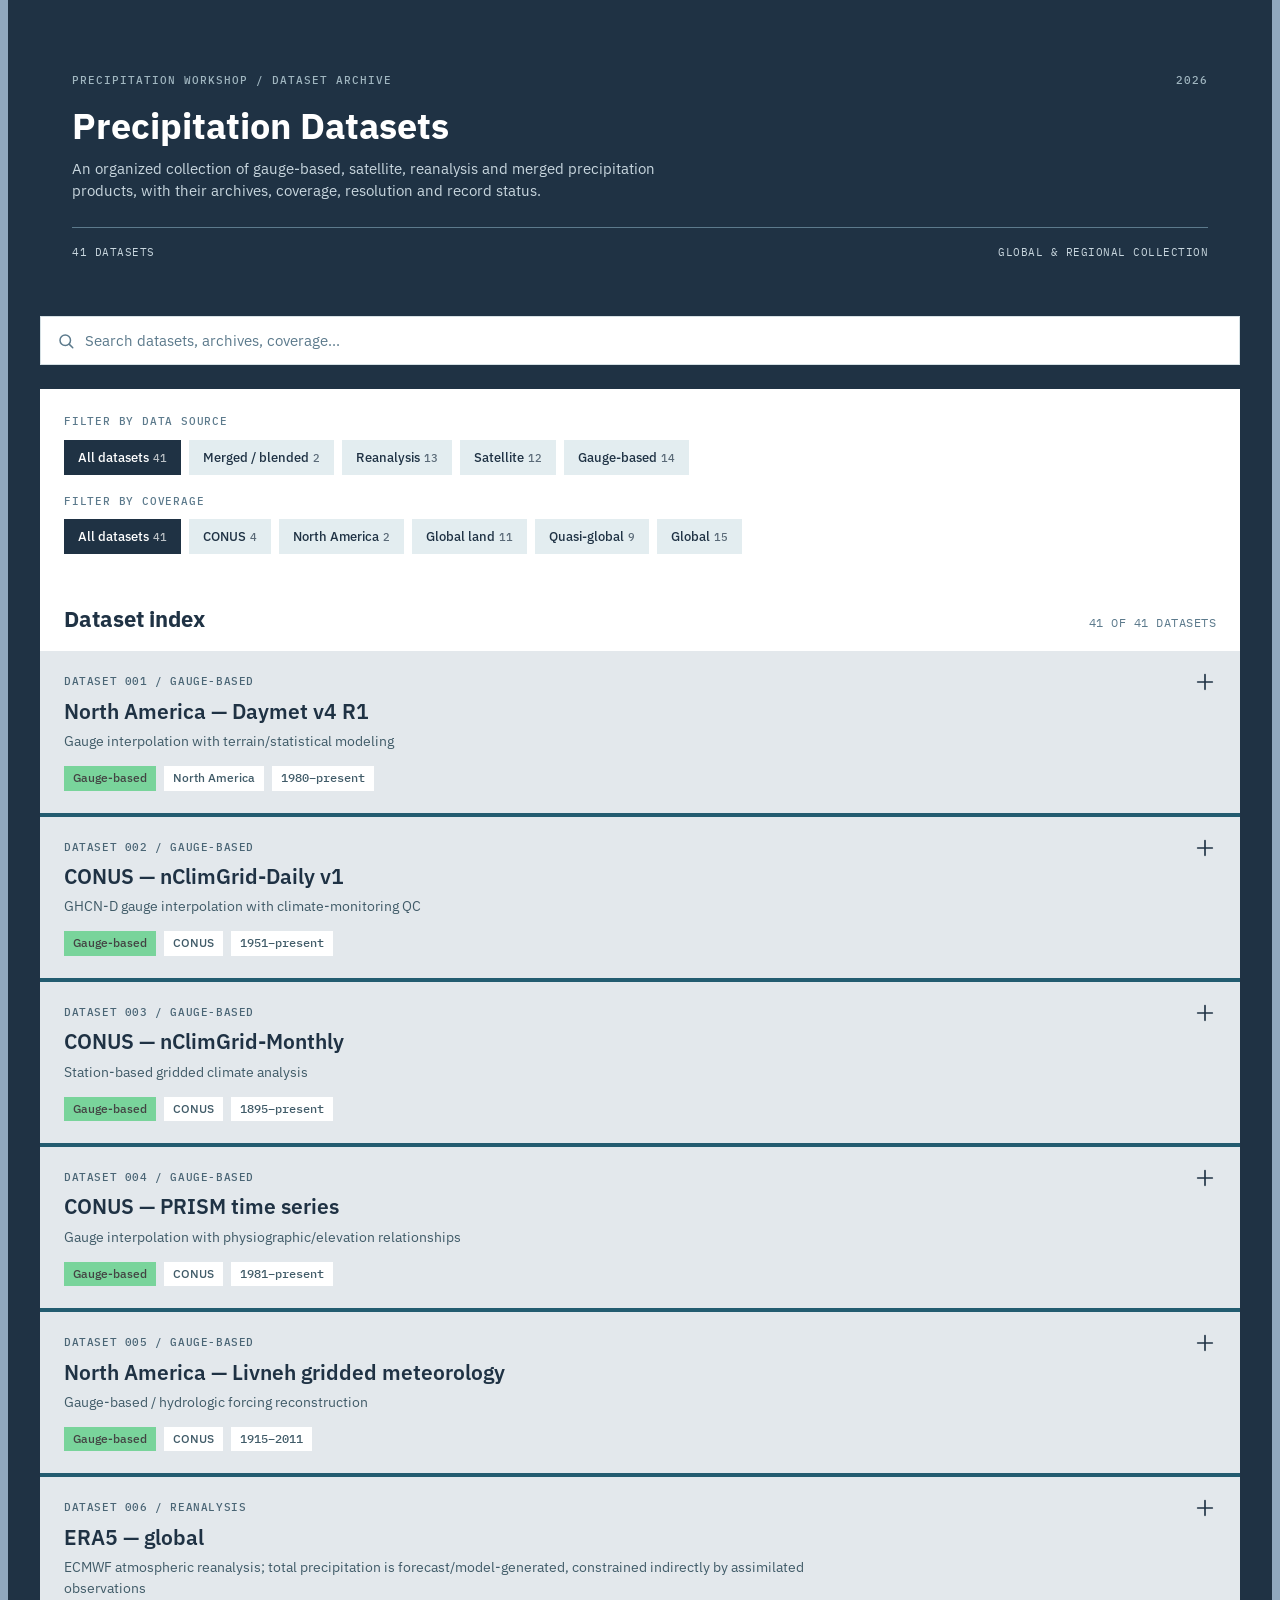
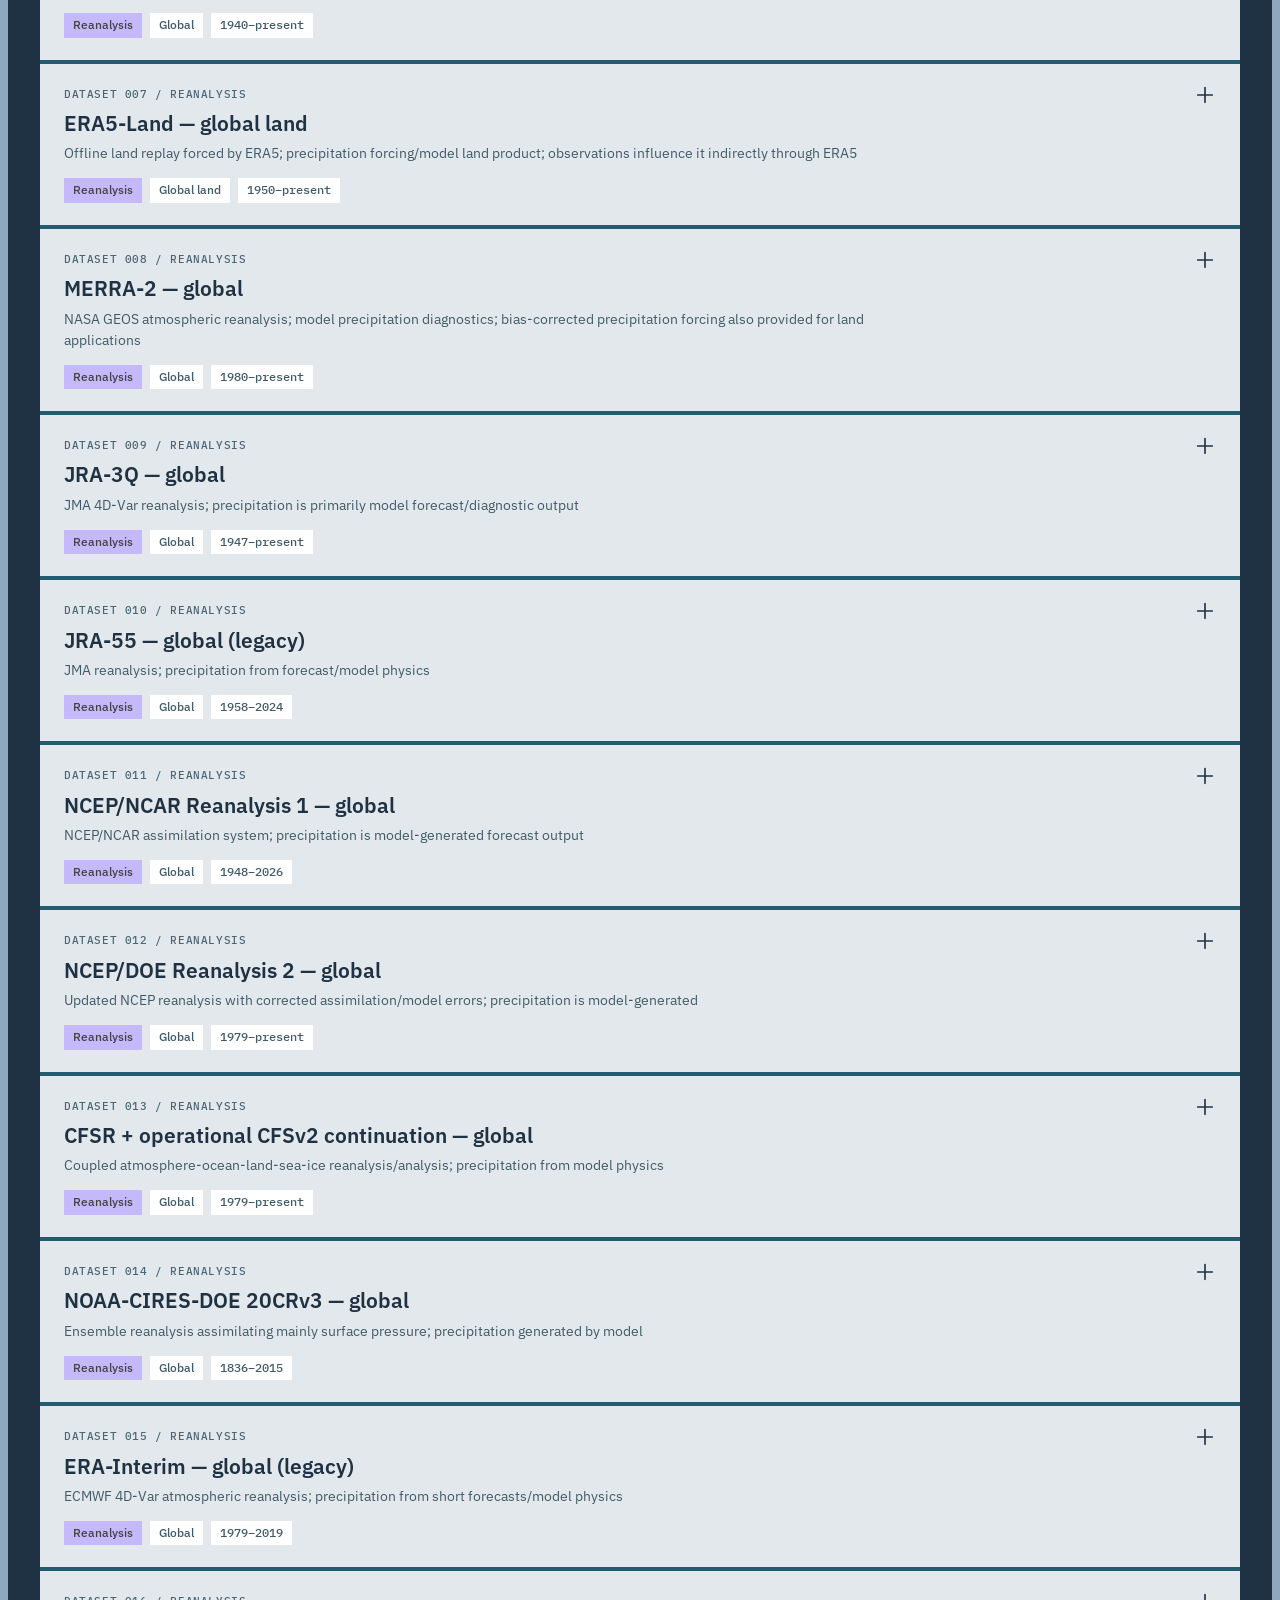
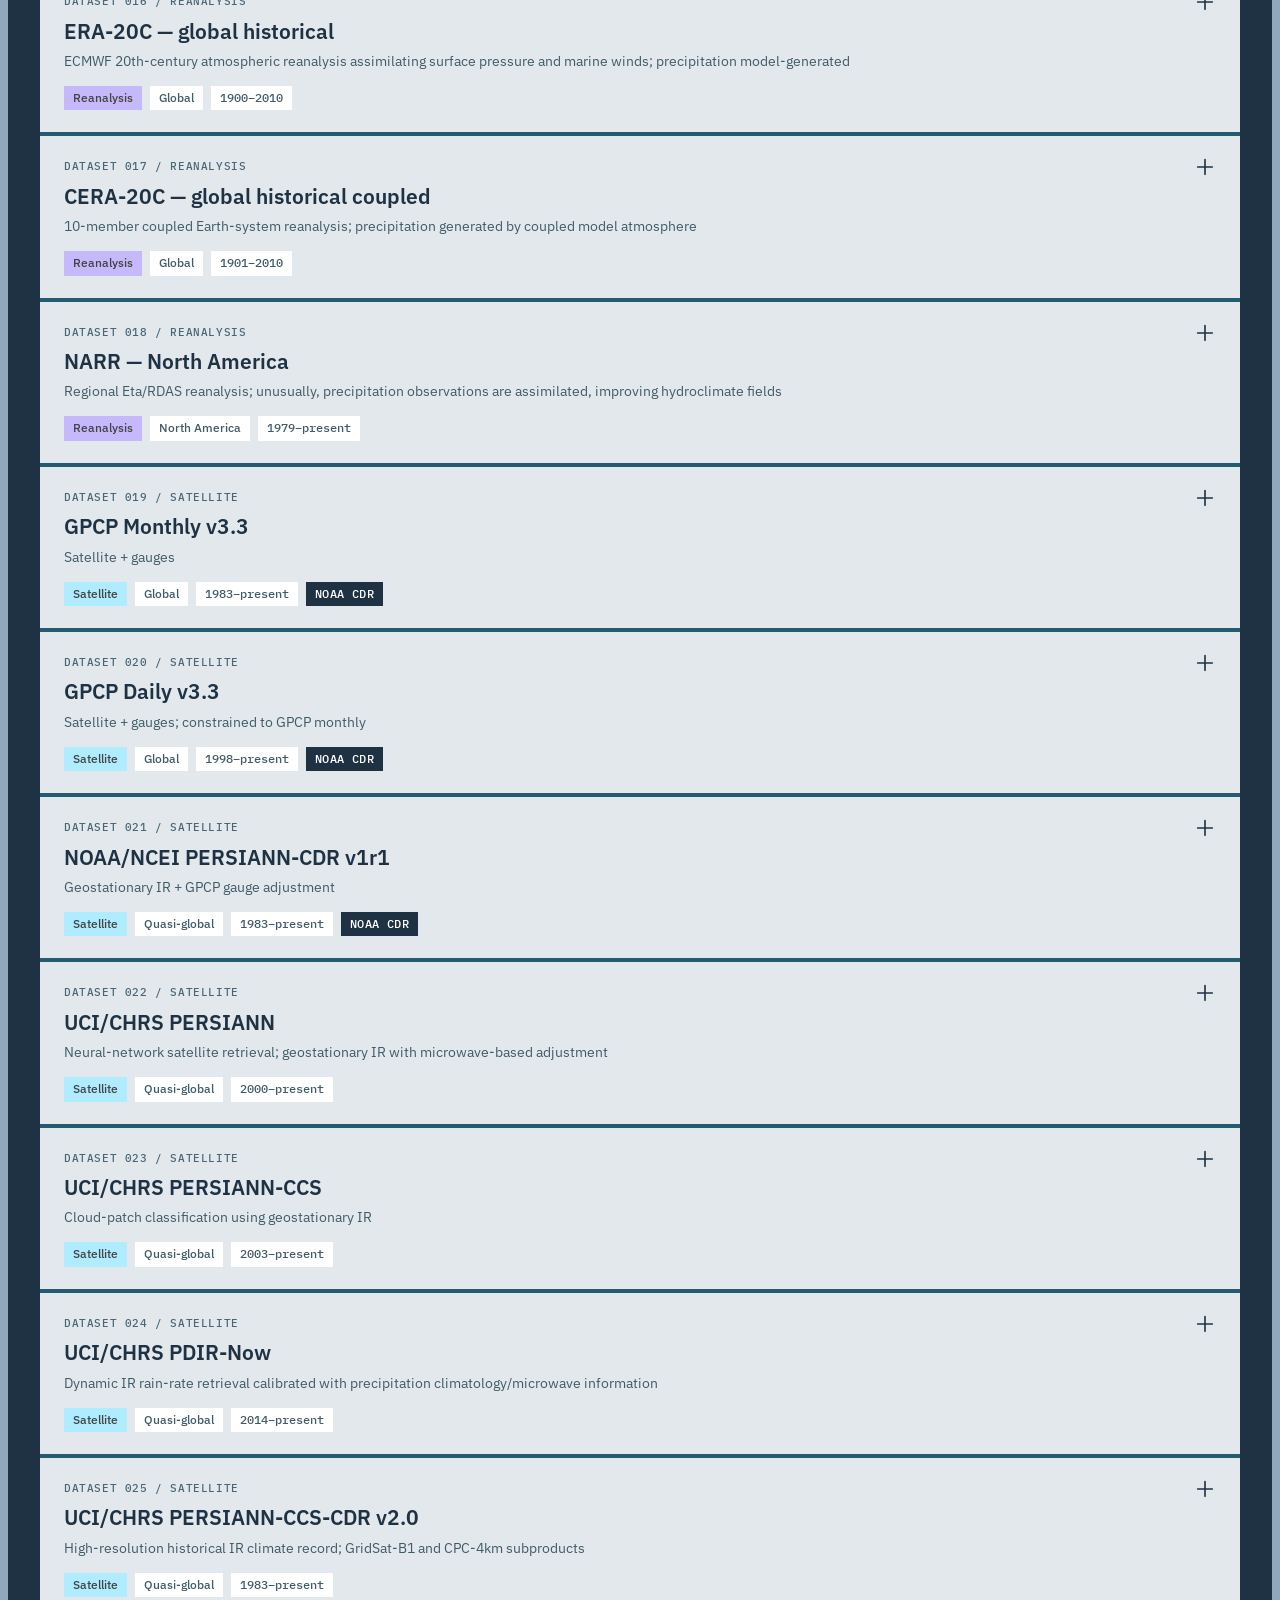
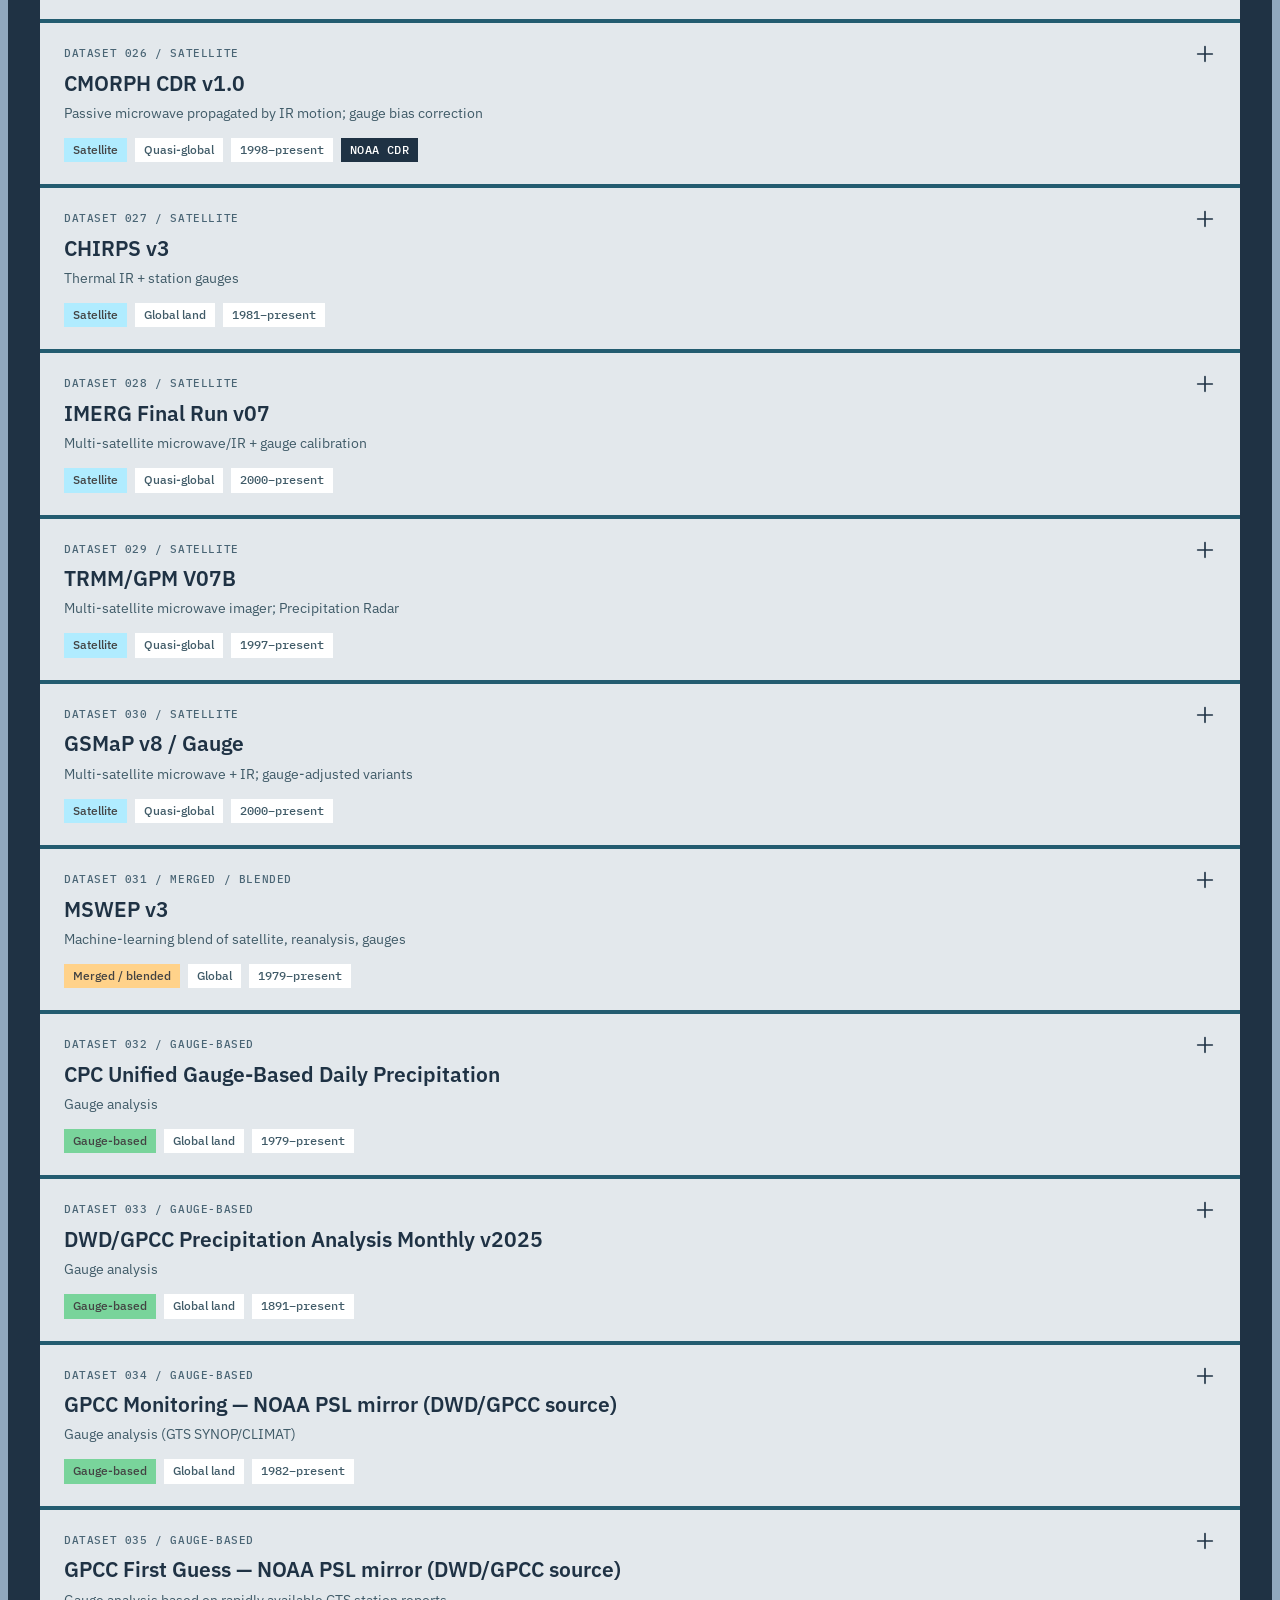
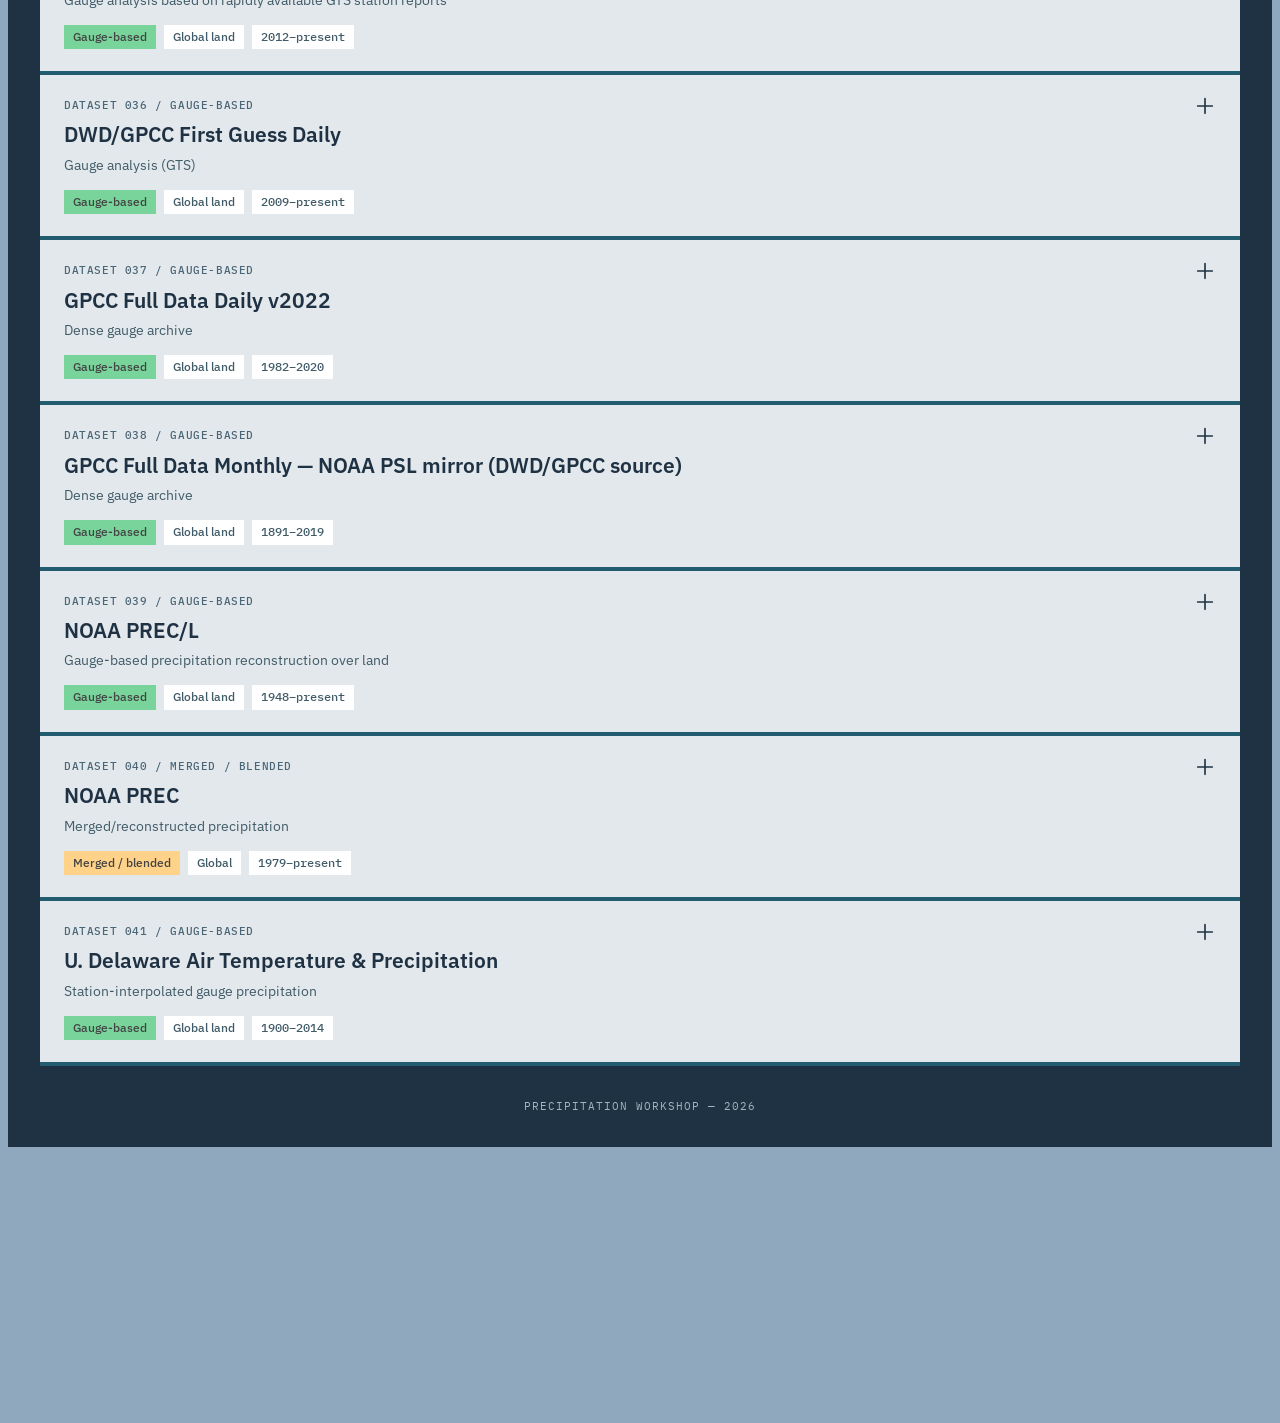
==== commit 3d96f819: "Add archive pages, starting with NOAA NCEI Each dataset panel now links its archive to an archive pa" ====
--- a/app/index.html
+++ b/app/index.html
@@ -88,6 +88,7 @@
 
 </main>
 
+<script src="shared.js"></script>
 <script src="app.js"></script>
 
 </body>
--- a/app/styles.css
+++ b/app/styles.css
@@ -1,6 +1,6 @@
 @import url('https://fonts.googleapis.com/css2?family=IBM+Plex+Mono:wght@400;500;600&family=IBM+Plex+Sans:wght@400;500;600;700&display=swap');
 
-/* Based on docs/html_css_design/styles.css */
+/* Based on my_docs/html_css_design/styles.css */
 
 
 /* 1. COLOR VARIABLES */
@@ -63,6 +63,10 @@
   --tag-cdr-text: #FFFFFF;
 
   --focus-ring: #2A5367;
+
+  /* Links in the access-endpoints table */
+  --link-text: #2B5FB4;        /* 6:1 on white */
+  --link-hover: #1D4785;
 }
 
 
@@ -510,6 +514,67 @@
 }
 
 
+/* 11b. DATA ACCESS ENDPOINTS TABLE */
+
+.endpoints-table {
+  width: 100%;
+  max-width: 820px;
+  border-collapse: collapse;
+  font-size: 13px;
+}
+
+.endpoints-table th {
+  font-family: 'IBM Plex Mono', monospace;
+  font-size: 10px;
+  font-weight: 500;
+  letter-spacing: 0.5px;
+  text-transform: uppercase;
+  color: var(--muted-text);
+  text-align: left;
+  padding: 0 16px 8px 0;
+  border-bottom: 1px solid var(--divider);
+}
+
+.endpoints-table td {
+  padding: 10px 16px 10px 0;
+  border-bottom: 1px solid var(--divider);
+  vertical-align: top;
+  color: var(--deep-ocean);
+  font-weight: 500;
+}
+
+.endpoints-table th:first-child,
+.endpoints-table td:first-child {
+  width: 40%;
+}
+
+.endpoints-table a {
+  font-family: 'IBM Plex Mono', monospace;
+  font-weight: 400;
+  color: var(--link-text);
+  text-decoration: underline;
+  text-underline-offset: 3px;
+  overflow-wrap: anywhere;
+}
+
+.endpoints-table a:hover {
+  color: var(--link-hover);
+}
+
+
+/* 11c. ARCHIVE LINK (in the dataset panel) */
+
+.archive-link {
+  color: var(--link-text);
+  text-decoration: underline;
+  text-underline-offset: 3px;
+}
+
+.archive-link:hover {
+  color: var(--link-hover);
+}
+
+
 /* 12. DIVIDERS */
 
 .section-divider {
@@ -532,6 +597,218 @@
 }
 
 
+/* 13b. ARCHIVE PAGE (archive.html) */
+
+.back-link {
+  font-family: 'IBM Plex Mono', monospace;
+  font-size: 12px;
+  font-weight: 500;
+  letter-spacing: 0.6px;
+  text-transform: uppercase;
+  color: #FFFFFF;
+  text-decoration: underline;
+  text-underline-offset: 4px;
+}
+
+.back-link:hover {
+  color: var(--header-text);
+}
+
+.archive-header :focus-visible {
+  outline-color: #FFFFFF;
+}
+
+.archive-tabs {
+  display: flex;
+  flex-wrap: wrap;
+  gap: 8px;
+  padding: 24px 24px 0 40px;
+  border-bottom: 1px solid var(--divider);
+}
+
+.archive-tabs[hidden] {
+  display: none;
+}
+
+.archive-tab {
+  background: var(--ice-blue);
+  border: 1px solid var(--ice-blue);
+  border-bottom: none;
+  border-radius: 0;
+  padding: 10px 16px;
+  color: var(--deep-ocean);
+  font-family: 'IBM Plex Sans', sans-serif;
+  font-size: 13px;
+  font-weight: 500;
+  cursor: pointer;
+}
+
+.archive-tab:hover {
+  border-color: var(--ocean-slate);
+}
+
+.archive-tab[aria-selected="true"] {
+  background: var(--deep-ocean);
+  border-color: var(--deep-ocean);
+  color: #FFFFFF;
+}
+
+/* Text rendered from the Markdown pages */
+.prose {
+  max-width: 860px;
+  padding: 32px 24px 40px 40px;
+  color: var(--body-text);
+  font-size: 15px;
+  line-height: 1.65;
+}
+
+.page-date {
+  font-family: 'IBM Plex Mono', monospace;
+  font-size: 12px;
+  letter-spacing: 0.5px;
+  text-transform: uppercase;
+  color: var(--muted-text);
+  margin: 0 0 12px;
+}
+
+.prose h2 {
+  font-size: 24px;
+  font-weight: 700;
+  line-height: 1.25;
+  color: var(--deep-ocean);
+  margin: 0 0 20px;
+}
+
+.prose h3 {
+  font-size: 18px;
+  font-weight: 600;
+  color: var(--deep-ocean);
+  margin: 36px 0 12px;
+  padding-top: 20px;
+  border-top: 1px solid var(--divider);
+}
+
+.prose h4 {
+  font-size: 15px;
+  font-weight: 600;
+  color: var(--deep-ocean);
+  margin: 24px 0 8px;
+}
+
+.prose p {
+  margin: 0 0 14px;
+}
+
+.prose strong {
+  color: var(--heading-text);
+  font-weight: 600;
+}
+
+.prose ul,
+.prose ol {
+  margin: 0 0 14px;
+  padding-left: 22px;
+}
+
+.prose li {
+  margin-bottom: 8px;
+}
+
+.prose li > ul,
+.prose li > ol {
+  margin: 8px 0 0;
+}
+
+.prose a {
+  color: var(--link-text);
+  text-decoration: underline;
+  text-underline-offset: 3px;
+  overflow-wrap: anywhere;
+}
+
+.prose a:hover {
+  color: var(--link-hover);
+}
+
+.prose code {
+  font-family: 'IBM Plex Mono', monospace;
+  font-size: 13px;
+  background: var(--panel-bg);
+  padding: 1px 5px;
+}
+
+.table-scroll {
+  overflow-x: auto;
+  margin: 0 0 20px;
+}
+
+.prose table {
+  width: 100%;
+  min-width: 640px;
+  border-collapse: collapse;
+  font-size: 13px;
+  line-height: 1.5;
+}
+
+.prose th {
+  font-family: 'IBM Plex Mono', monospace;
+  font-size: 10px;
+  font-weight: 500;
+  letter-spacing: 0.5px;
+  text-transform: uppercase;
+  color: var(--muted-text);
+  text-align: left;
+  padding: 0 14px 8px 0;
+  border-bottom: 1px solid var(--divider);
+}
+
+.prose td {
+  padding: 10px 14px 10px 0;
+  border-bottom: 1px solid var(--divider);
+  vertical-align: top;
+  color: var(--deep-ocean);
+}
+
+.archive-datasets {
+  background: var(--dataset-card-bg);
+  border-top: 4px solid var(--dataset-card-rule);
+  padding: 28px 24px 32px 40px;
+}
+
+.archive-datasets h2 {
+  font-size: 18px;
+  font-weight: 700;
+  color: var(--deep-ocean);
+  margin: 0 0 14px;
+}
+
+.archive-dataset-list {
+  list-style: none;
+  margin: 0;
+  padding: 0;
+  display: grid;
+  gap: 10px;
+}
+
+.archive-dataset-list a {
+  color: var(--link-text);
+  font-weight: 500;
+  text-decoration: underline;
+  text-underline-offset: 3px;
+}
+
+.archive-dataset-list a:hover {
+  color: var(--link-hover);
+}
+
+.archive-dataset-archives {
+  display: block;
+  font-family: 'IBM Plex Mono', monospace;
+  font-size: 11px;
+  color: var(--dataset-label-text);
+}
+
+
 /* 14. RESPONSIVE DESIGN */
 
 @media (max-width: 900px) {
@@ -585,8 +862,25 @@
     gap: 14px;
   }
 
+  .endpoints-table th:first-child,
+  .endpoints-table td:first-child {
+    width: 45%;
+  }
+
   .filter-section {
     padding: 16px;
+  }
+
+  .archive-tabs {
+    padding: 16px 16px 0;
+  }
+
+  .prose {
+    padding: 24px 16px 32px;
+  }
+
+  .archive-datasets {
+    padding: 24px 16px;
   }
 }
 
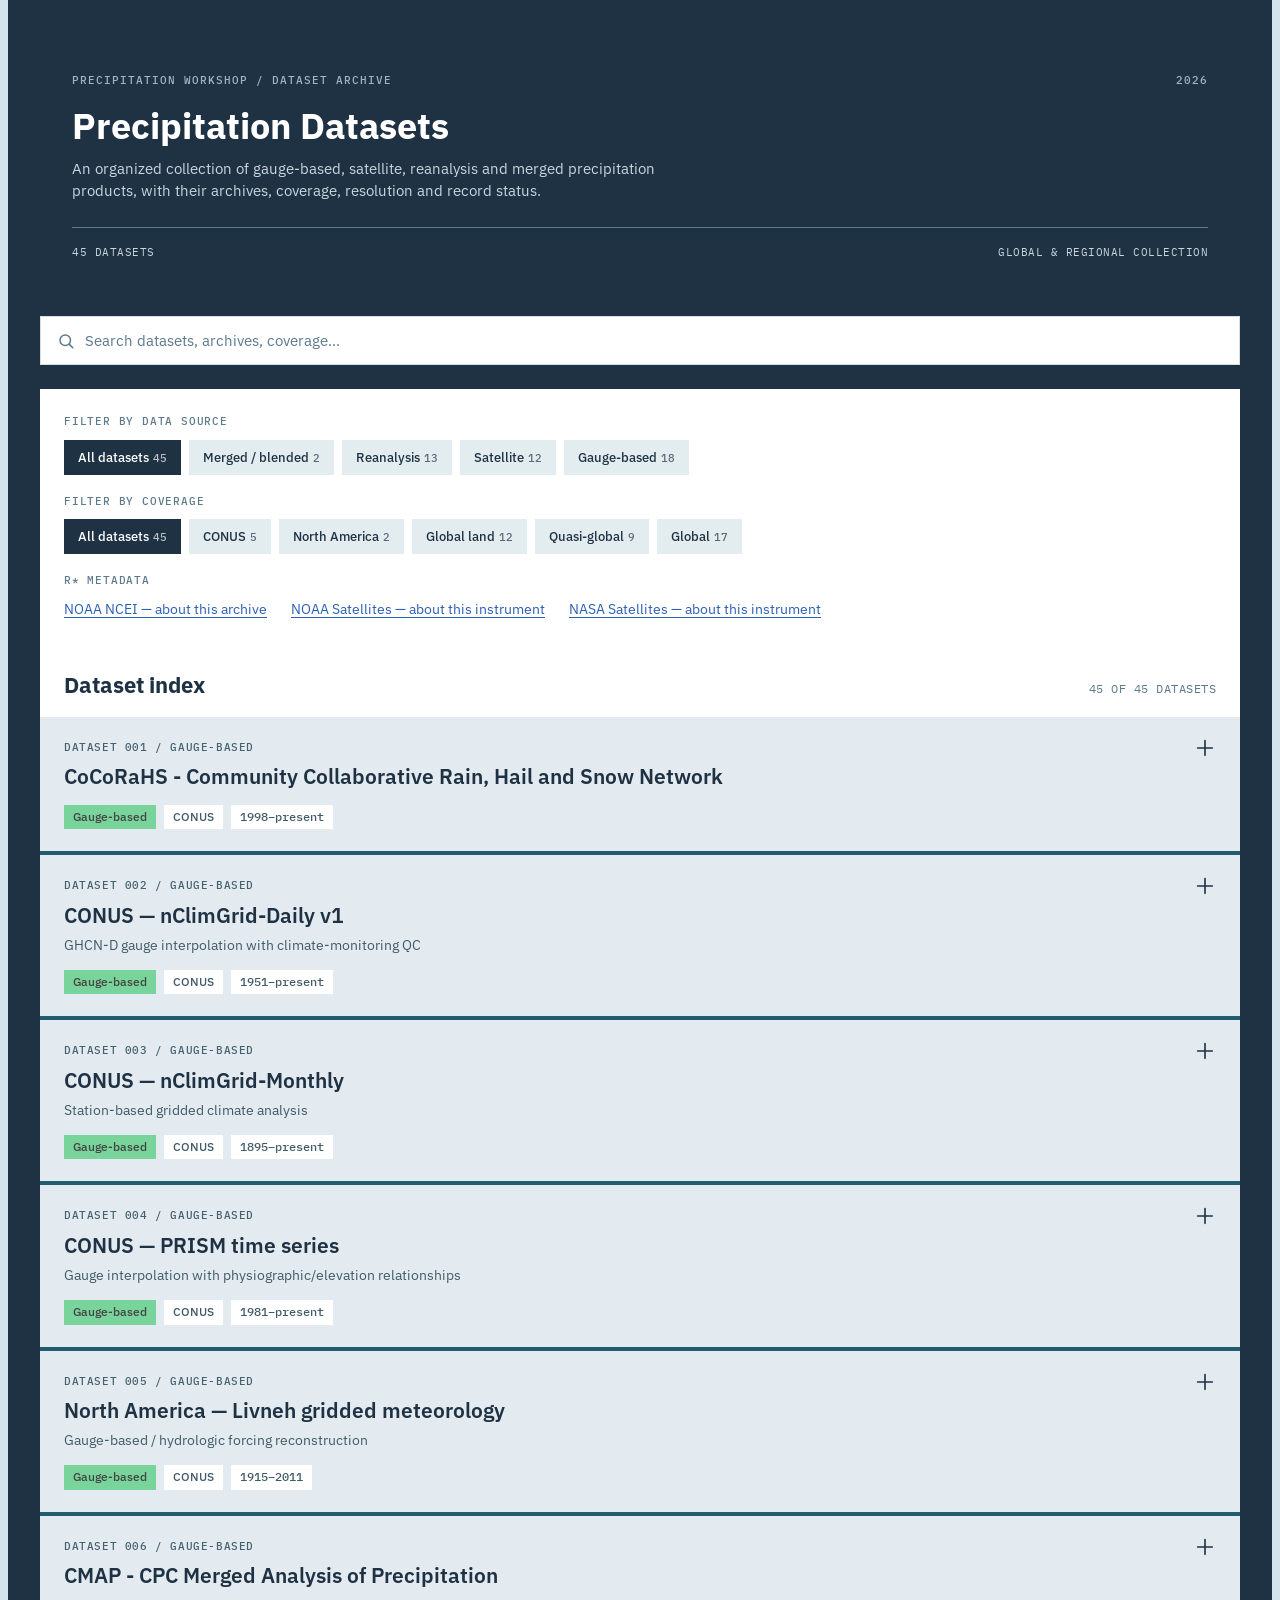
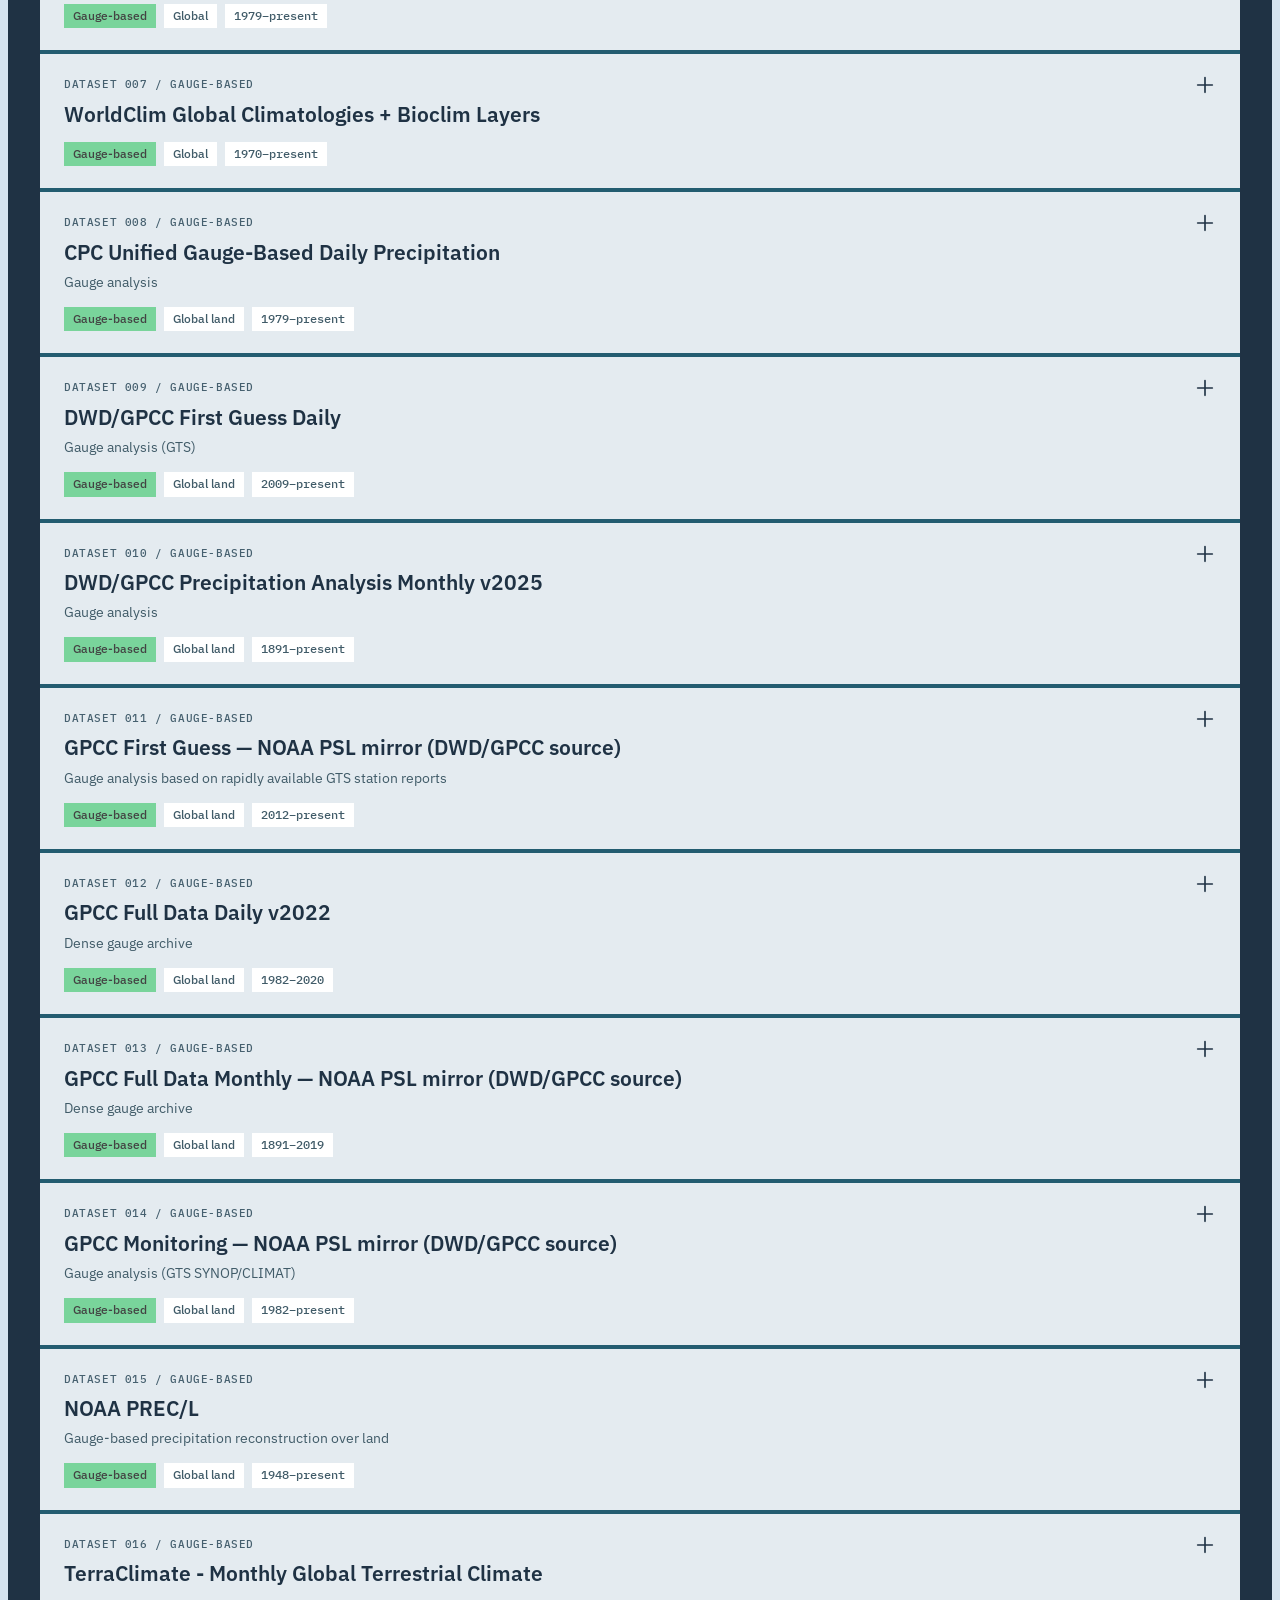
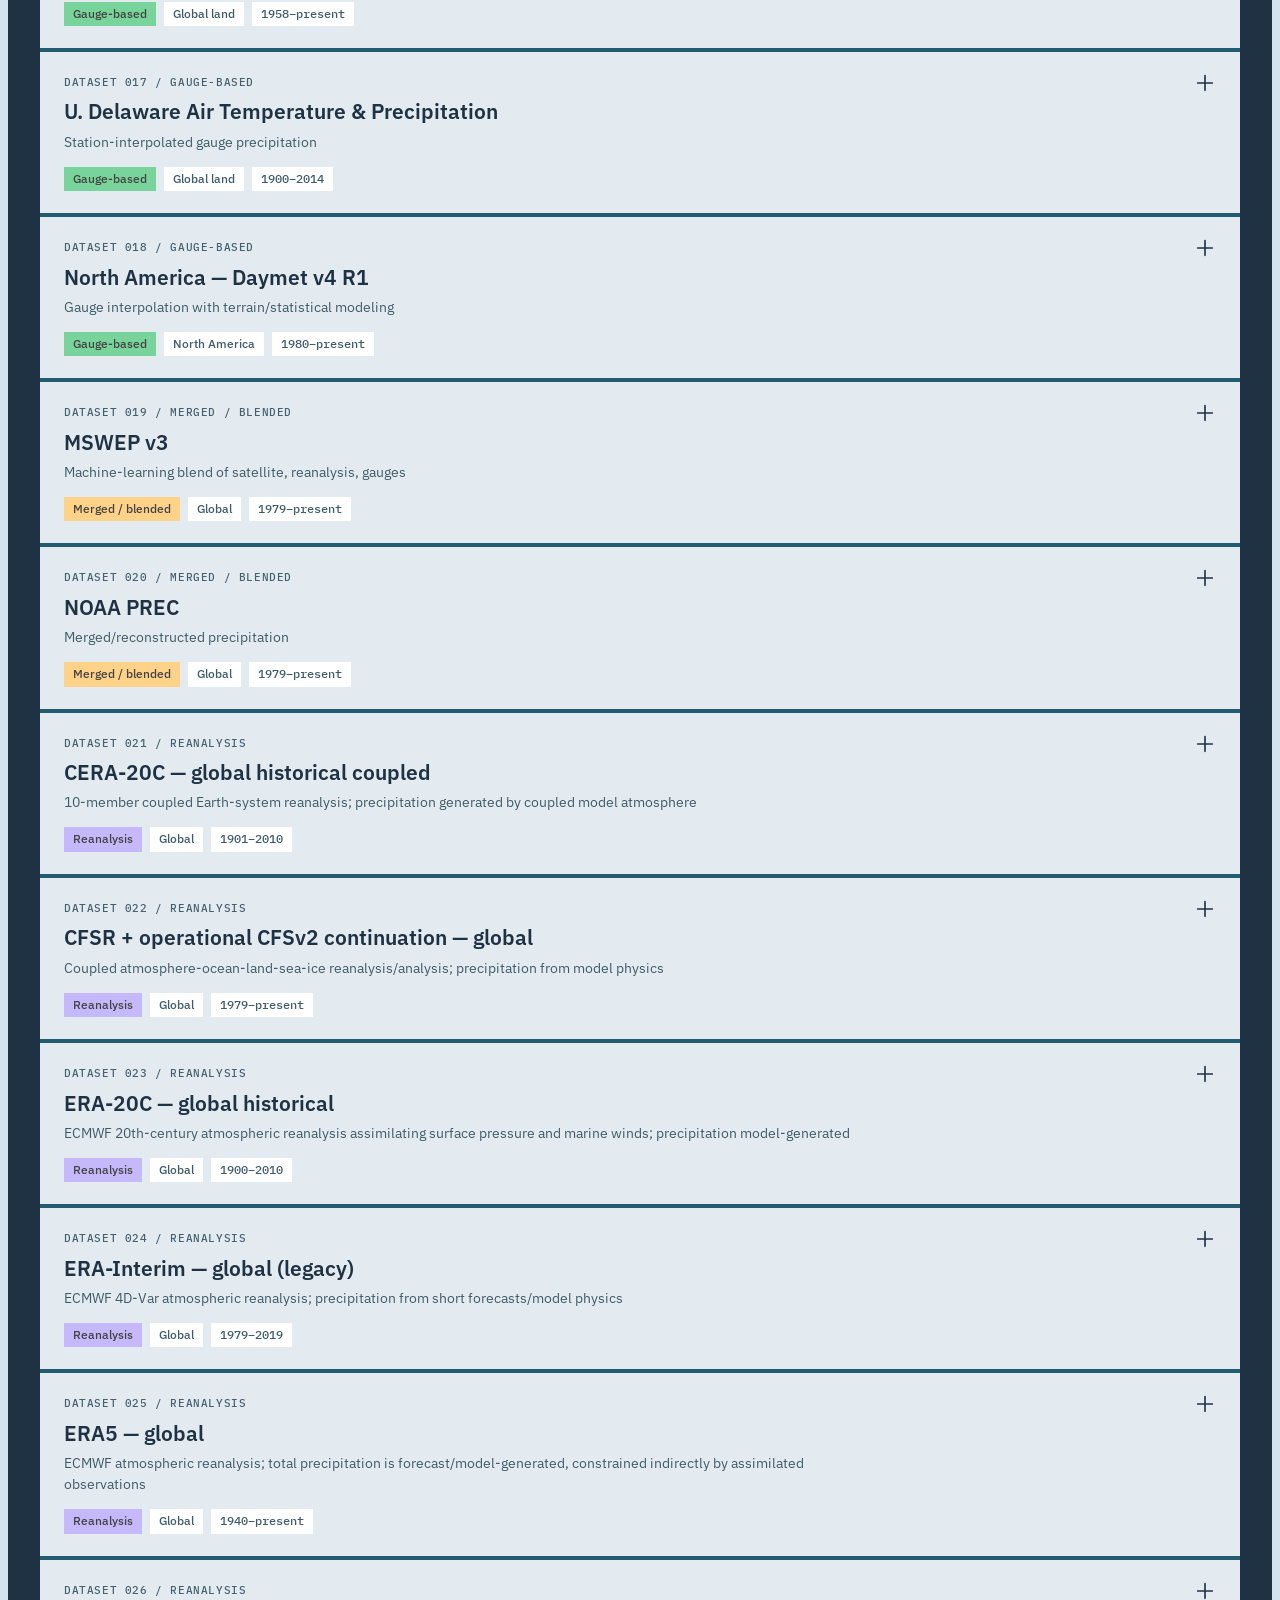
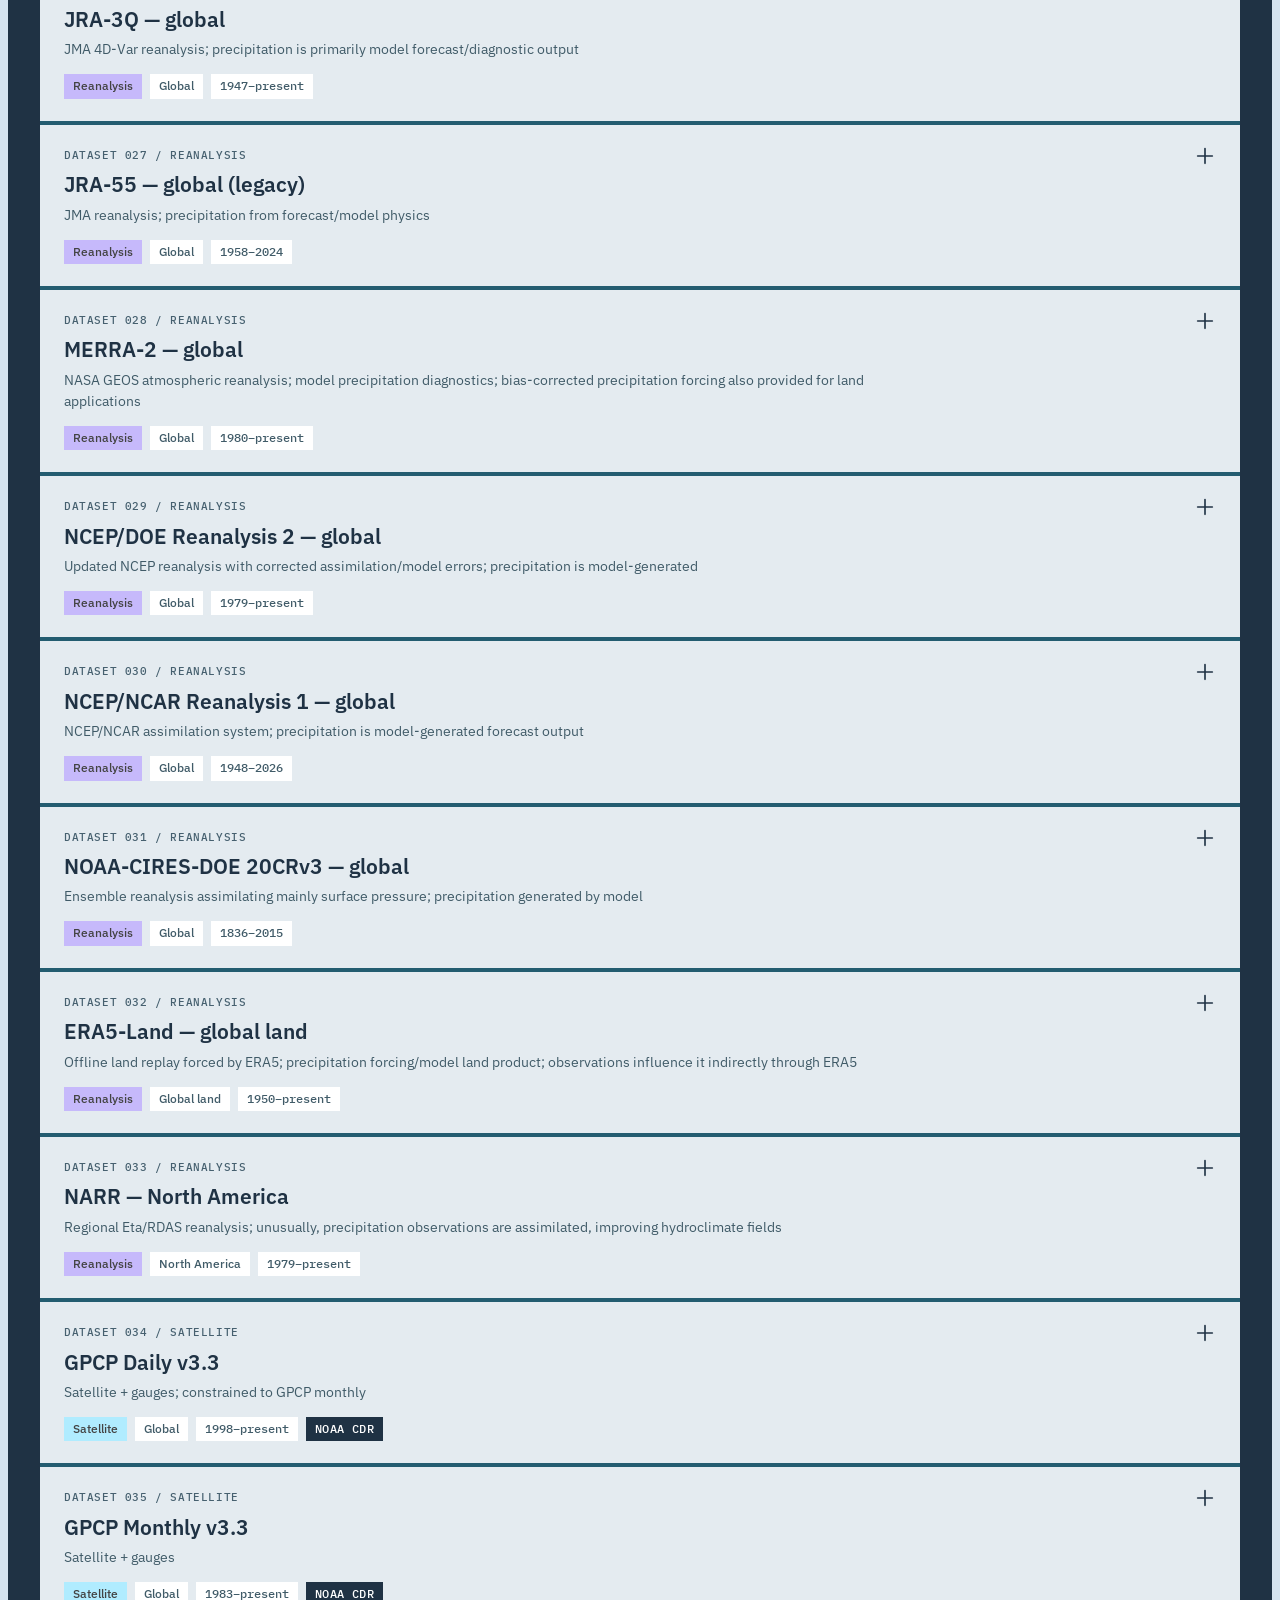
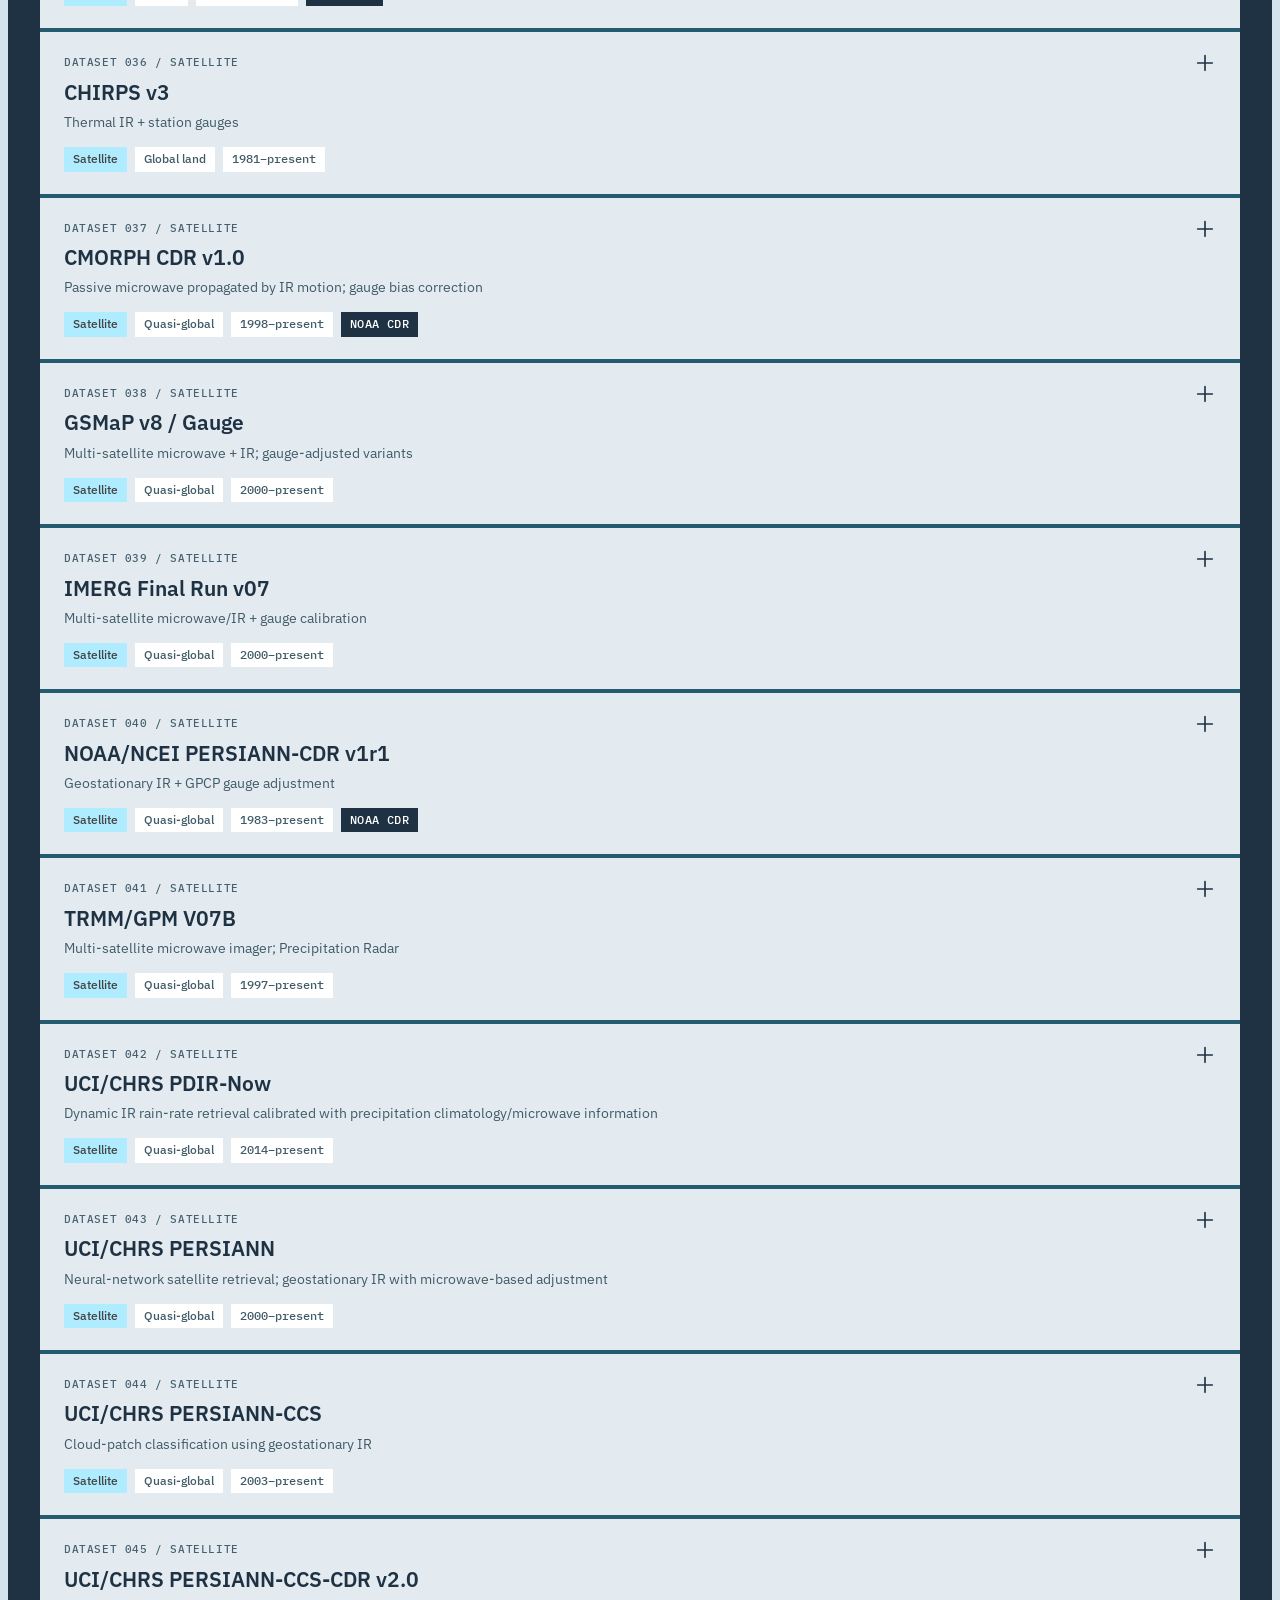
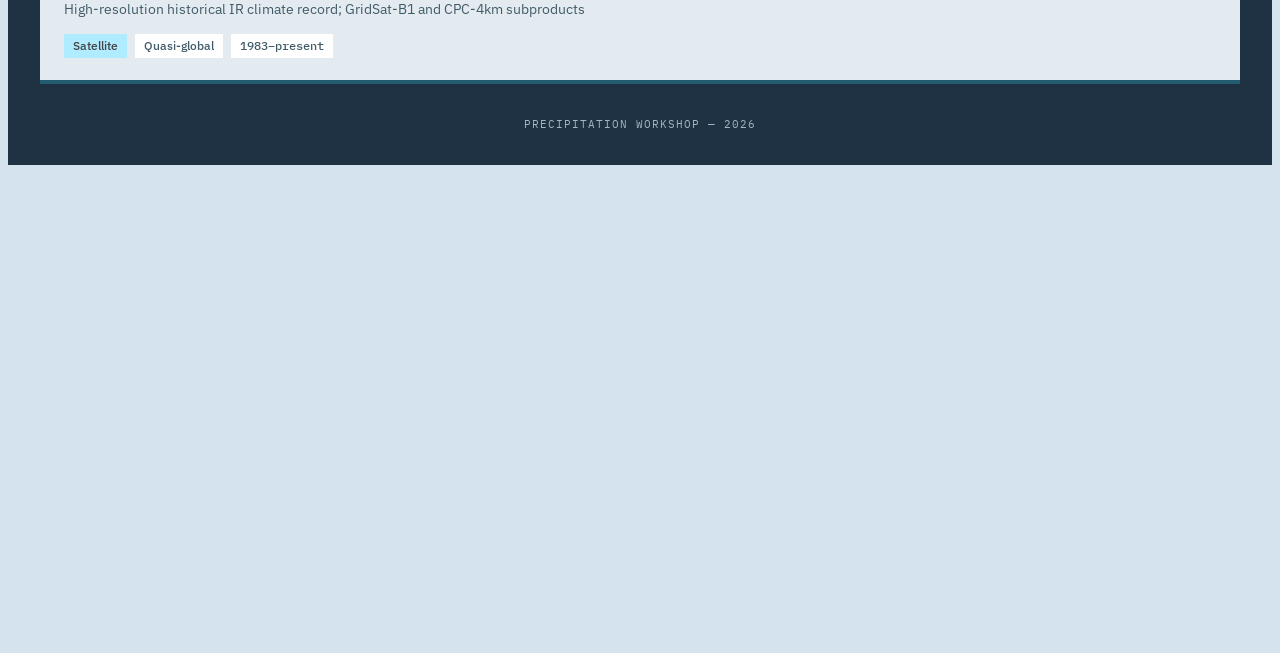
==== commit a814f562: "Add R* metadata row and NOAA/NASA satellite instrument pages - Dashboard: "R* metadata" row under th" ====
--- a/app/index.html
+++ b/app/index.html
@@ -66,6 +66,12 @@
       <div class="filter-buttons" id="coverageFilters"
            role="group" aria-labelledby="coverageHeading"></div>
     </div>
+
+    <!-- Links to the archive pages (built from data/archives.json in app.js) -->
+    <div class="filter-group" id="rstarGroup" hidden>
+      <h2 class="filter-heading" id="rstarHeading">R* metadata</h2>
+      <ul class="rstar-links" id="rstarLinks" aria-labelledby="rstarHeading"></ul>
+    </div>
   </section>
 
   <!-- DATASET INDEX -->
--- a/app/styles.css
+++ b/app/styles.css
@@ -13,14 +13,14 @@
   --mist-blue: #9AB7C1;
   --ice-blue: #E3EDF0;
 
-  --page-bg: #90A8BE;       /* blue-grey page around the navy dashboard */
+  --page-bg: #D5E3EF;       /* light blue page around the navy dashboard */
 
   /* Dataset cards */
-  --dataset-card-bg: #E3E8EC;
-  --dataset-card-hover: #DAE4EC;   /* hover and open (selected) card header */
+  --dataset-card-bg: #E4EBF0;
+  --dataset-card-hover: #CAD8E3;   /* hover and open (selected) card header */
   --dataset-card-rule: #235C70;    /* 4px line under each card */
   --dataset-details-bg: #FFFFFF;
-  --dataset-label-text: #4A6575;   /* steel-blue darkened to pass AA on the card colors */
+  --dataset-label-text: #46606F;   /* steel-blue darkened to pass AA on the card colors (4.57:1 on hover) */
   --card-bg: #FFFFFF;
   --panel-bg: #EDF3F5;
 
@@ -256,6 +256,17 @@
   color: #FFFFFF;
 }
 
+/* "R* metadata" row: links to the archive pages */
+.rstar-links {
+  list-style: none;
+  margin: 0;
+  padding: 0;
+  display: flex;
+  flex-wrap: wrap;
+  gap: 8px 24px;
+  font-size: 14px;
+}
+
 .filter-count {
   font-family: 'IBM Plex Mono', monospace;
   font-size: 11px;
@@ -699,6 +710,47 @@
   margin: 0 0 14px;
 }
 
+/* R* query statement (from the page's query file) */
+.rstar-query {
+  background: var(--panel-bg);
+  border-left: 4px solid var(--dataset-card-rule);
+  padding: 14px 18px 2px;
+  margin: 0 0 20px;
+}
+
+/* Same size as the other h3s (18px): between h2 (24px) and body text (15px) */
+.prose .rstar-query h3 {
+  margin: 0 0 8px;
+  padding-top: 0;
+  border-top: none;
+}
+
+.rstar-query p {
+  margin-bottom: 12px;
+}
+
+/* Research question and "Searched on" list (from the page's record file) */
+.research-scope {
+  margin: 0 0 24px;
+  padding-bottom: 20px;
+  border-bottom: 1px solid var(--divider);
+}
+
+.prose h3.searched-on-heading {
+  font-size: 15px;
+  margin: 16px 0 8px;
+  padding-top: 0;
+  border-top: none;
+}
+
+.searched-on {
+  margin-bottom: 0;
+}
+
+.searched-on li {
+  margin-bottom: 4px;
+}
+
 .prose strong {
   color: var(--heading-text);
   font-weight: 600;
